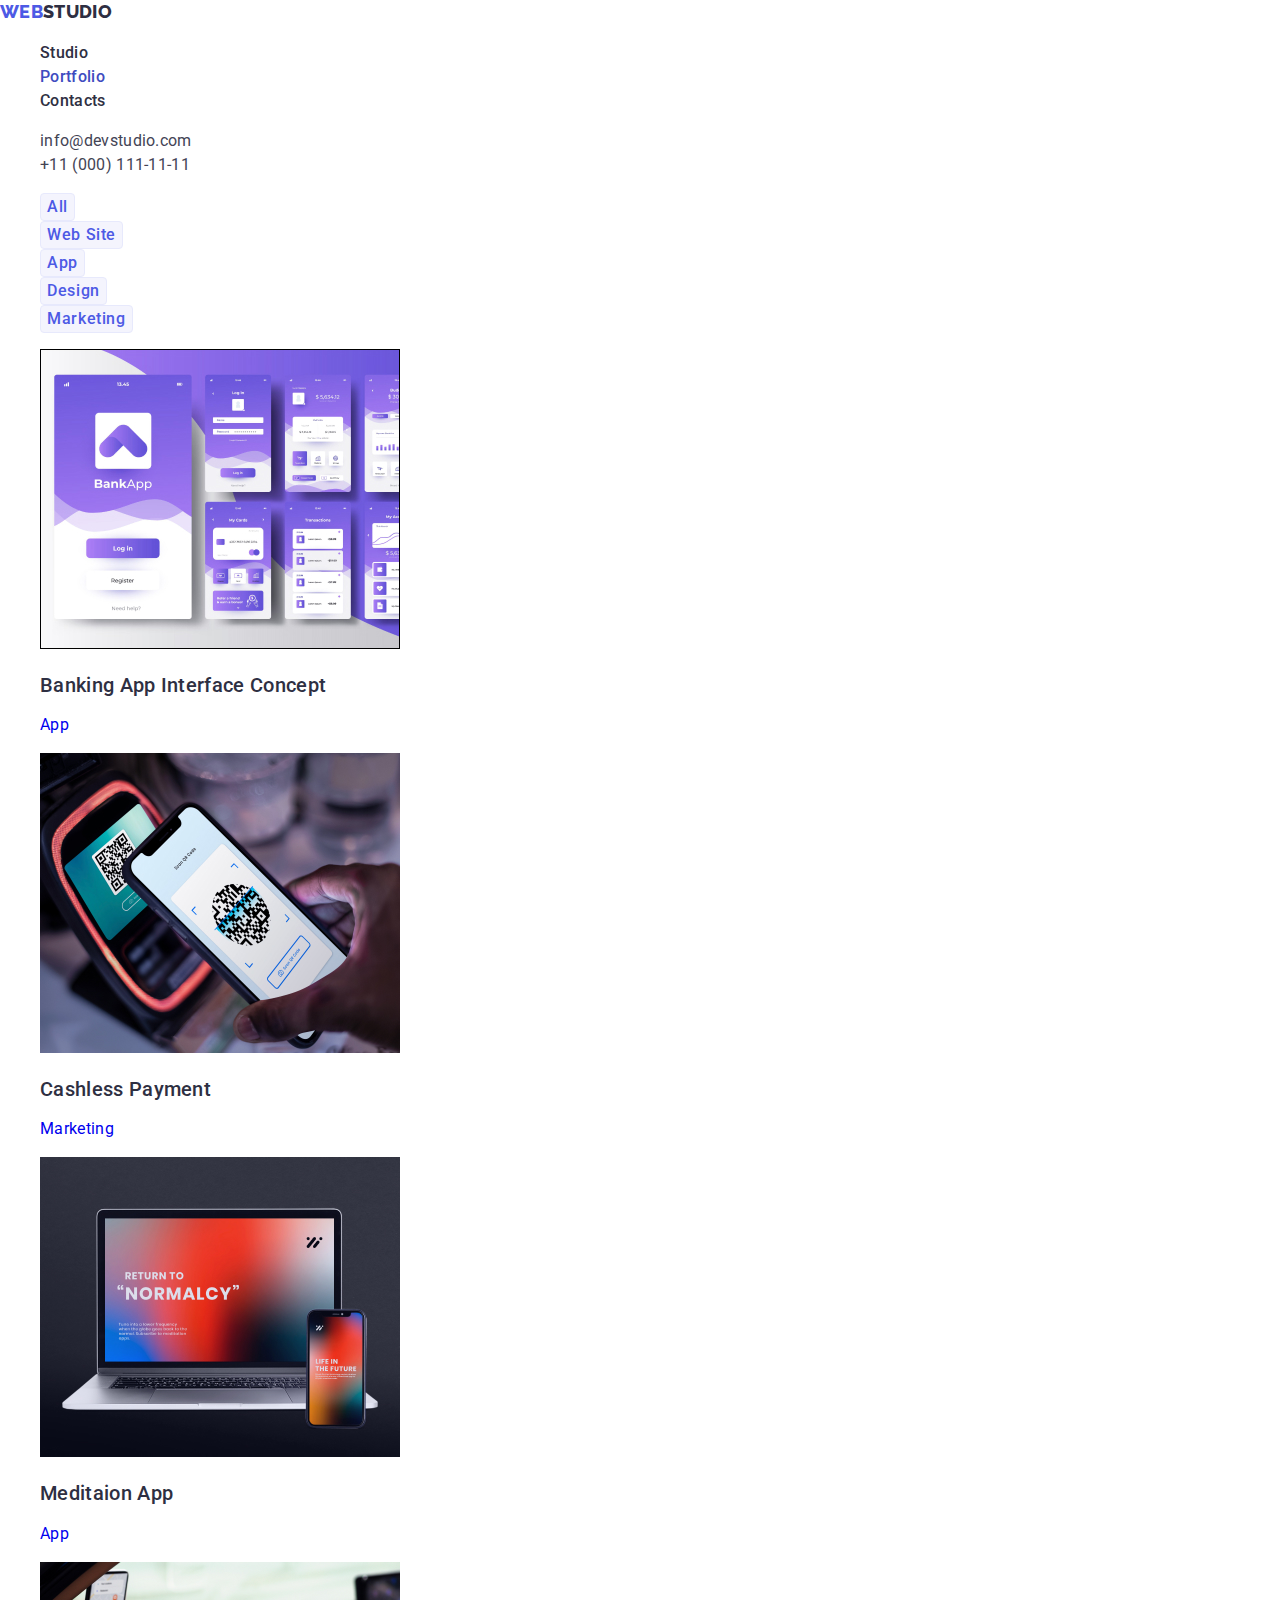
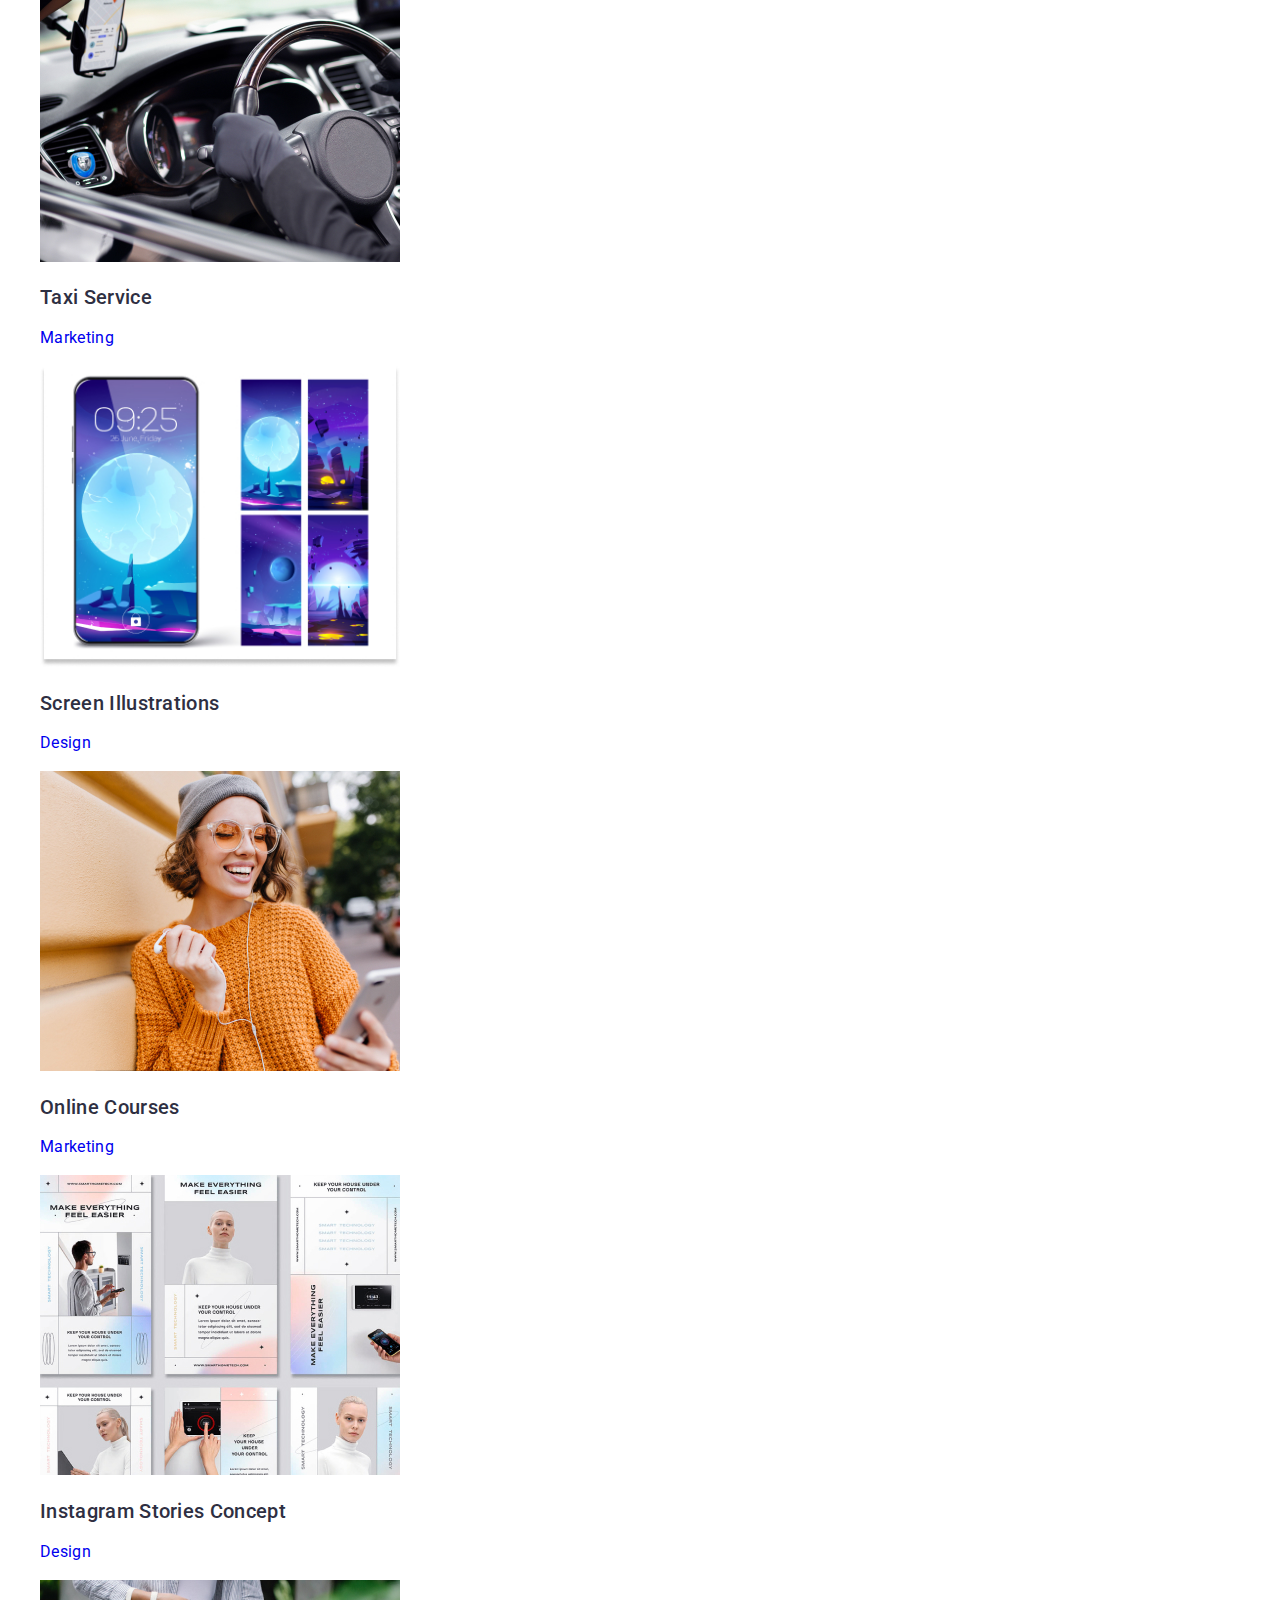
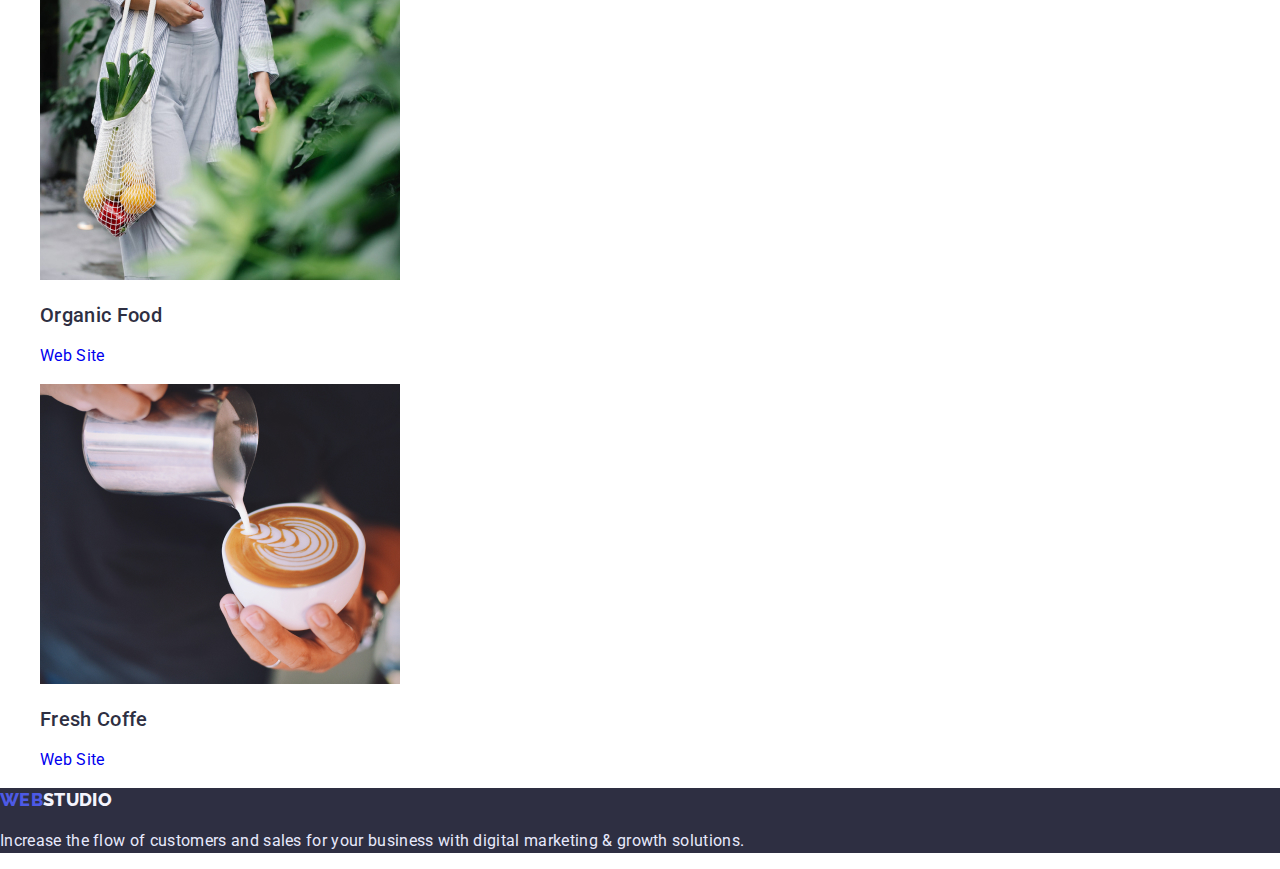
==== portfolio.html @ ffaf6abb "1" ====
<!DOCTYPE html>
<html lang="en">
  <head>
    <meta charset="UTF-8" />
    <meta http-equiv="X-UA-Compatible" content="IE=edge" />
    <meta name="viewport" content="width=device-width, initial-scale=1.0" />
    <link rel="stylesheet" href="./css/styles.css" />
    <title>Portfolio</title>
    <link rel="preconnect" href="https://fonts.googleapis.com" />
    <link rel="preconnect" href="https://fonts.gstatic.com" crossorigin />
    <link
      href="https://fonts.googleapis.com/css2?family=Raleway:wght@800&family=Roboto:wght@400;500;700;900&display=swap"
      rel="stylesheet"
    />
  </head>
  <body>
    <header class="header">
      <a
        href="./index.html"
        target="_self"
        rel="noreferrer noopener"
        title="WebStudio"
        class="logo link"
      >
        <span class="log-web">WEB</span><span class="log-studio">STUDIO</span>
      </a>

      <nav class="header-nav">
        <ul class="nav-list list">
          <li class="nav-item list">
            <a
              href="index.html"
              target="_self"
              rel="noreferrer noopener"
              class="header-link link"
              >Studio</a
            >
          </li>
          <li class="nav-item">
            <a
              href="#"
              target="_self"
              rel="noreferrer noopener"
              class="header-link link current"
              >Portfolio</a
            >
          </li>
          <li class="nav-item">
            <a
              href=""
              target="_self"
              rel="noreferrer noopener"
              class="header-link link"
              >Contacts</a
            >
          </li>
        </ul>
      </nav>
      <address class="address">
        <ul class="address-list list">
          <li class="address-item">
            <a href="mailto:info@devstudio.com" class="mail link"
              >info@devstudio.com</a
            >
          </li>
          <li class="address-item">
            <a href="tel:+110001111111" class="phone link"
              >+11 (000) 111-11-11</a
            >
          </li>
        </ul>
      </address>
    </header>
    <!--main content-->
    <main>
      <!--filter buttons-->
      <section class="filter-btn">
        <ul class="btn-list list">
          <li class="btn-item">
            <button class="btn" type="button">All</button>
          </li>
          <li class="btn-item">
            <button class="btn" type="button">Web Site</button>
          </li>
          <li class="btn-item">
            <button class="btn" type="button">App</button>
          </li>
          <li class="btn-item">
            <button class="btn" type="button">Design</button>
          </li>
          <li class="btn-item">
            <button class="btn" type="button">Marketing</button>
          </li>
        </ul>
      </section>
      <!--portfolio list-->
      <section class="section-port">
        <h1 class="visually-hidden">Portfolio</h1>
        <ul class="list-port list">
          <li class="item-port">
            <a
              href="#"
              class="link-port link"
              target="_self"
              rel="noreferrer noopener"
              ><img
                class="port-img"
                src="./images/portfolio/1.jpg"
                alt="Banking App Interface Concept"
                width="360"
              />
              <h2 class="item-title-port">Banking App Interface Concept</h2>
              <p class="item-text-port link">App</p>
            </a>
          </li>
          <li class="item-port">
            <a
              href="#"
              class="link-port link"
              target="_self"
              rel="noreferrer noopener"
            >
              <img
                class="port-img"
                src="./images/portfolio/2.jpg"
                alt="Cashless Payment"
                width="360"
              />
              <h2 class="item-title-port">Cashless Payment</h2>
              <p class="item-text-port">Marketing</p>
            </a>
          </li>
          <li class="item-port">
            <a
              href="#"
              class="link-port link"
              target="_self"
              rel="noreferrer noopener"
            >
              <img
                class="port-img"
                src="./images/portfolio/3.jpg"
                alt="Meditaion App"
                width="360"
              />
              <h2 class="item-title-port">Meditaion App</h2>
              <p class="item-text-port">App</p>
            </a>
          </li>
          <li class="item-port">
            <a
              href="#"
              class="link-port link"
              target="_self"
              rel="noreferrer noopener"
            >
              <img
                class="port-img"
                src="./images/portfolio/4.jpg"
                alt="Taxi Service"
                width="360"
              />
              <h2 class="item-title-port">Taxi Service</h2>
              <p class="item-text-port">Marketing</p>
            </a>
          </li>
          <li class="item-port">
            <a
              href="#"
              class="link-port link"
              target="_self"
              rel="noreferrer noopener"
            >
              <img
                class="port-img"
                src="./images/portfolio/5.jpg"
                alt="Illustrations"
                width="360"
              />
              <h2 class="item-title-port">Screen Illustrations</h2>
              <p class="item-text-port">Design</p>
            </a>
          </li>
          <li class="item-port">
            <a
              href="#"
              class="link-port link"
              target="_self"
              rel="noreferrer noopener"
            >
              <img
                class="port-img"
                src="./images/portfolio/6.jpg"
                alt="Online Courses"
                width="360"
              />
              <h2 class="item-title-port">Online Courses</h2>
              <p class="item-text-port">Marketing</p>
            </a>
          </li>
          <li class="item-port">
            <a
              href="#"
              class="link-port link"
              target="_self"
              rel="noreferrer noopener"
            >
              <img
                class="port-img"
                src="./images/portfolio/7.jpg"
                alt="Instagram"
                width="360"
              />
              <h2 class="item-title-port">Instagram Stories Concept</h2>
              <p class="item-text-port">Design</p>
            </a>
          </li>
          <li class="item-port">
            <a
              href="#"
              class="link-port link"
              target="_self"
              rel="noreferrer noopener"
            >
              <img
                class="port-img"
                src="./images/portfolio/8.jpg"
                alt="Food"
                width="360"
              />
              <h2 class="item-title-port">Organic Food</h2>
              <p class="item-text-port">Web Site</p>
            </a>
          </li>
          <li class="item-port">
            <a
              href="#"
              class="link-port link"
              target="_self"
              rel="noreferrer noopener"
            >
              <img
                class="port-img"
                src="./images/portfolio/9.jpg"
                alt="Coffe"
                width="360"
              />
              <h2 class="item-title-port">Fresh Coffe</h2>
              <p class="item-text-port">Web Site</p>
            </a>
          </li>
        </ul>
      </section>
    </main>
    <!--footer content-->
    <footer class="footer">
      <a
        href="./index.html"
        target="_self"
        rel="noreferrer noopener"
        title="WebStudio"
        class="logo link"
      >
        <span class="log-web">WEB</span
        ><span class="log-studio-footer">STUDIO</span>
      </a>
      <p class="footer-text">
        Increase the flow of customers and sales for your business with digital
        marketing & growth solutions.
      </p>
    </footer>
  </body>
</html>
---- css/styles.css ----
:root{
        --iris:#4D5AE5;
        --ocean:#404BBF;
        --navy-blue: #2E2F42;
        --green: #31D0AA;
        --slate: #434455;
        --light-slate: #8E8F99;
        --cornflower: #E7E9FC;
        --cloud: #F4F4FD;
        --navy-blue-modal: #2E2F42;
        --grey: #2E2F42;
}

body{
background-color:#ffffff;
font-family: 'Roboto', sans-serif;
margin:0px;
padding:0px;
color:var(--slate);
font-style: normal;
font-weight: 400;
font-size: 16px;
line-height: 24px;
letter-spacing: 0.02em;
}

.link {
  text-decoration: none;
  font-style: normal;
}

a{}

.link:visited{
        color:inherit; 
        text-decoration: none;
}

.list {
  list-style: none;
}

img{border-style: none;}

.visually-hidden {
        position: absolute;
        white-space: nowrap;
        width: 1px;
        height: 1px;
        overflow: hidden;
        border: 0;
        padding: 0;
        clip: rect(0 0 0 0);
        clip-path: inset(50%);
        margin: -1px;
}
h1{
        font-weight: 700;
        font-size: 56px;
        line-height: 60px;
}
h2{
        font-weight: 700;
        font-size: 36px;
        line-height: 40px;
}
h3{
        font-weight: 500;
        font-size: 20px;
        line-height: 24px;

}


/*-------logo------*/
a.logo{
        font-family: 'Raleway', sans-serif;
        font-weight: 800;
        font-size: 18px;
        line-height: 24px;
        }

.log-web{color:#4D5AE5;}
.log-studio{color:#2E2F42;}
.log-studio-footer{color:var(--cloud);}

/*-----------header-------------*/
.header{}
/*header*/
.header-nav{}

.nav-list{}

.nav-item{}

.nav-item > .header-link{
        font-weight: 500;
        line-height: 24px;
        color:var(--navy-blue);
}

.header-link:hover,
.header-link:focus,
.header-link.current {
  color:var(--ocean);
}


/*address*/
.address{}

.address-list{}

.address-item{}

.address-item > a {
        color: inherit;
        font-size: 16px;
        line-height: 24px;
        }

.mail{}
.phone{}

.address-item .link:hover, 
.address-item .link:focus
{
        color:var(--ocean);
}
/*------------content portfolio-------------*/
/*filter buttons*/
.filter-btn{}

.btn-list{}

.btn-item{}

.btn-item > .btn{   
        cursor: pointer;
        font-weight: 500;
        font-size: 16px;
        line-height: 24px;
        font-family: inherit;
        border: 1px solid var(--cornflower);
        border-radius: 4px;
        background-color:var(--cloud);
        color:var(--iris);
        letter-spacing: 0.04em;
        
}

.btn:hover, .btn:focus{
     color:#fff; 
     background: #404BBF;
     border-radius: 4px;
}

/*portfolio(port) list*/
.section-port{}

.list-port{}

.item-port{}

.item-title-port{}

.item-text-port{}

.port-img{}

.link-port{}

.item-port .item-title-port{
        font-weight: 500;
        font-size: 20px;
        line-height: 24px;
        color:var(--navy-blue);

}


/*------------studio page----------*/
.main{}

/*sec 1*/
.main-text-btn{
        background-color: var(--navy-blue);
}

.main-text{
        color:#fff;
}

.main-btn{
        cursor: pointer;
        font-weight: 500;
        font-family: inherit;
        font-size: 16px;
        line-height: 24px;
        letter-spacing: 0.04em;
        background-color: var(--iris);
        color: #fff;
        border-radius: 4px;
        border: 0;
}

.main-btn:hover,
.main-btn:focus{
        background-color: var(--ocean);
}

/*sec 2 section-info*/
.section-info{}

.section-info-list{}

.section-info-item{}

.section-info-text{}

.section-info-title{
        color:var(--navy-blue);
}

/*sec 3 about*/
.section-about{
        
}

.title-about{}

.about-list{}

/*sec 4 team*/
.team{
        background-color: var(--cloud);
}

.team-title{}

.about-list{}

.about-item > h3{
        color:var(--navy-blue);
}

.about-item{}



/*------------footer---------------*/
.footer{background-color: var(--navy-blue);}
.footer .footer-text{color:var(--cornflower)}
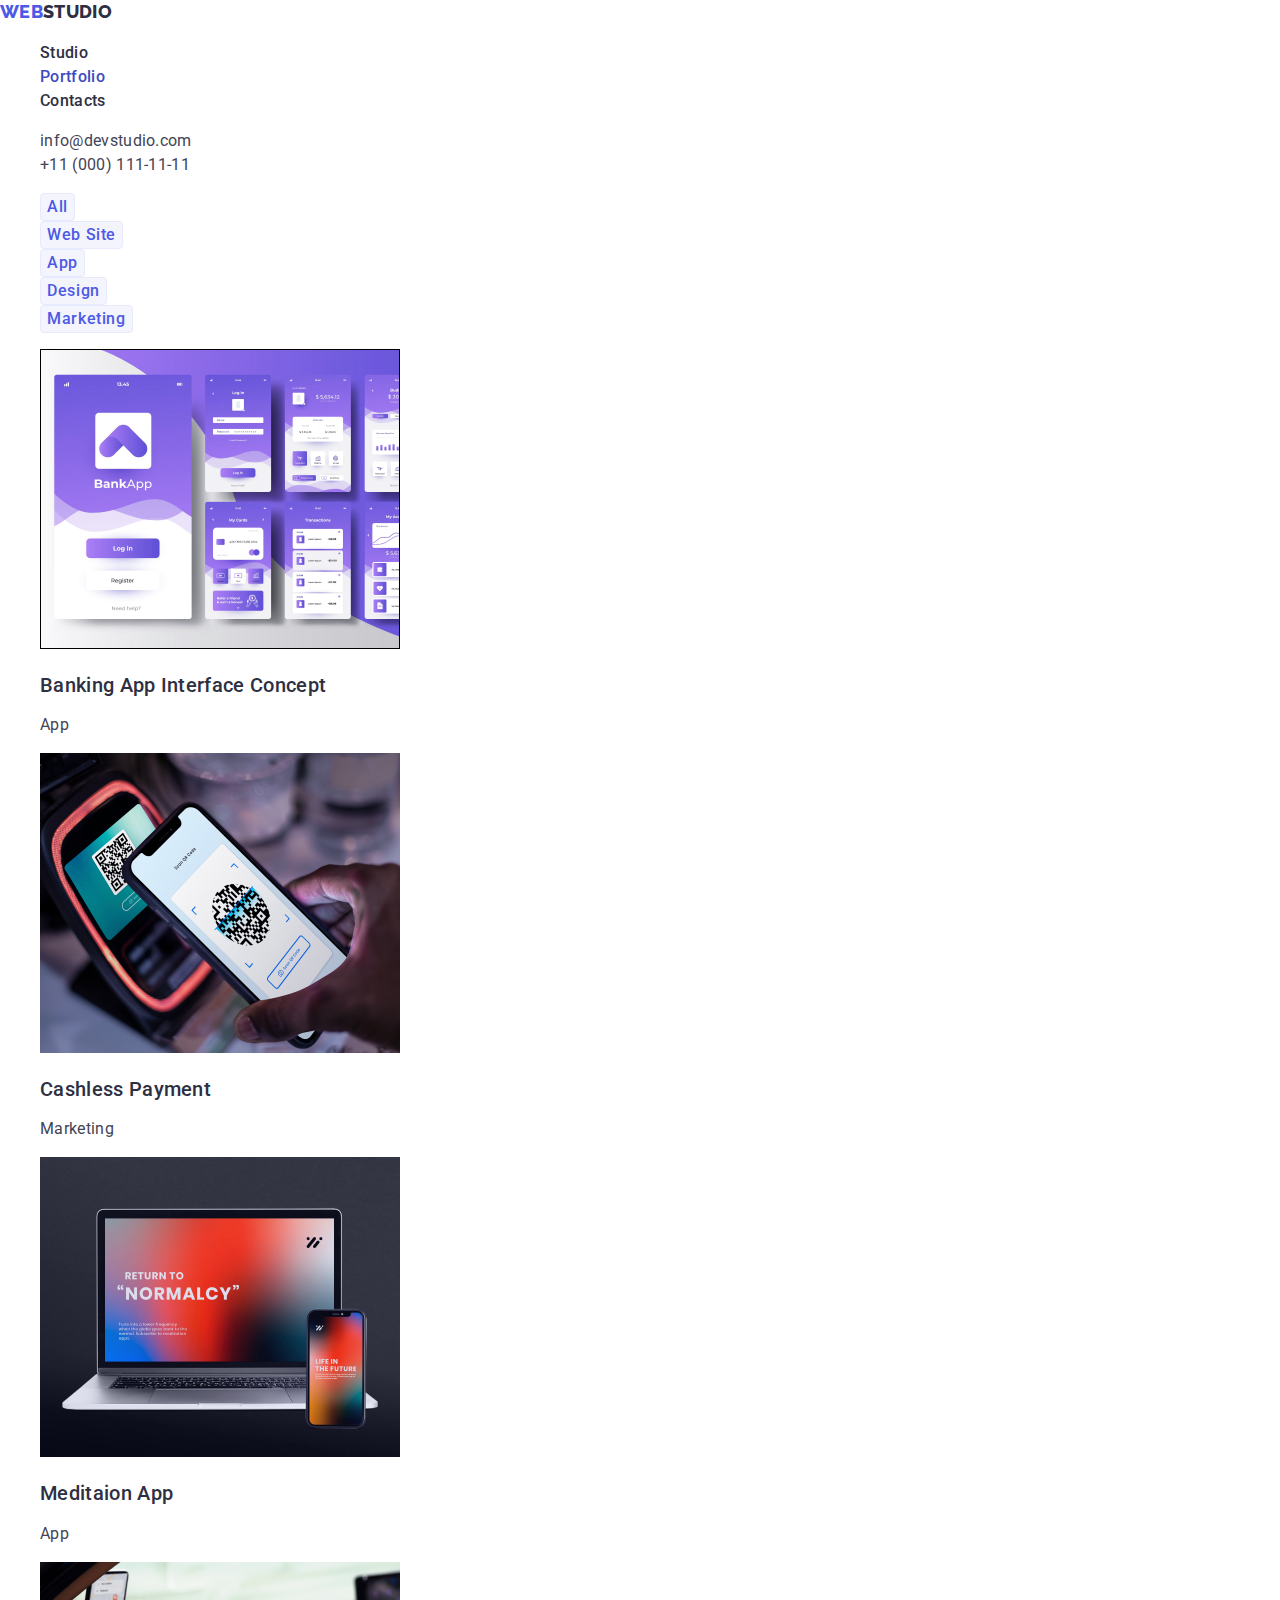
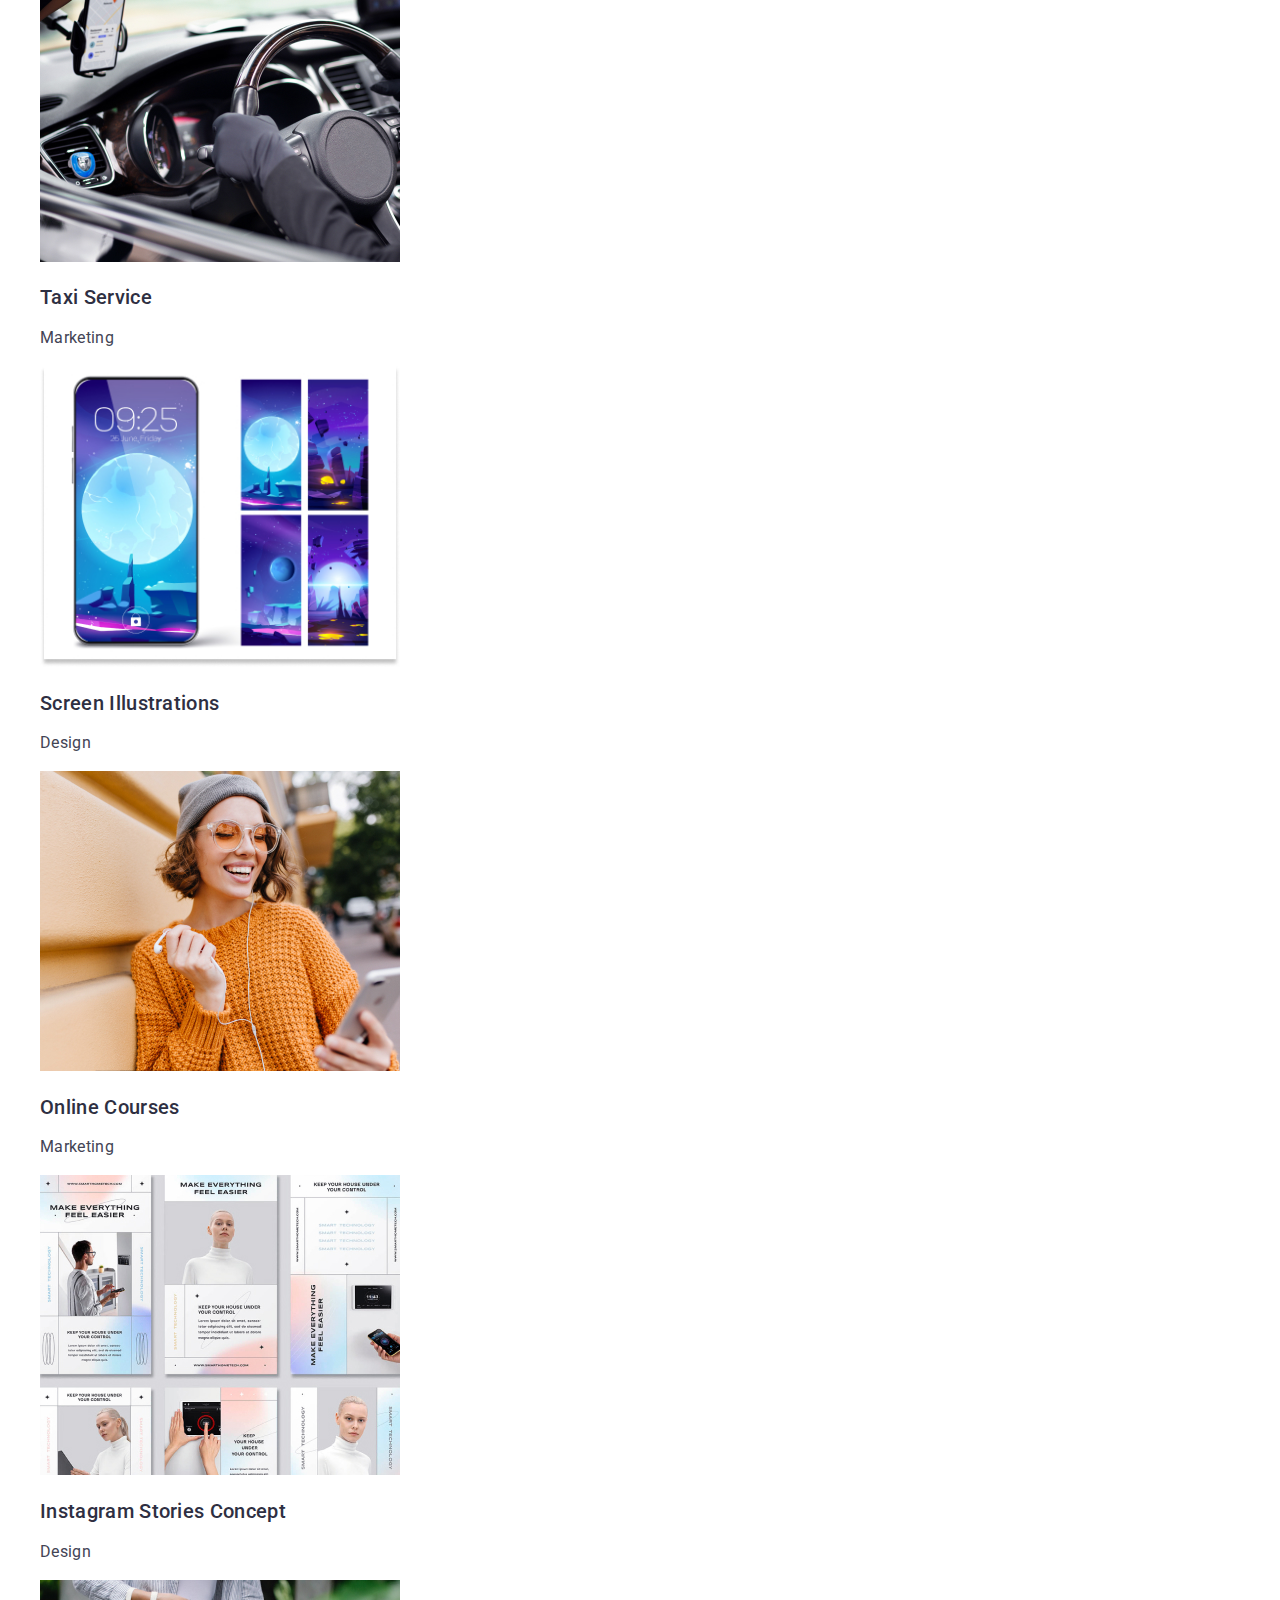
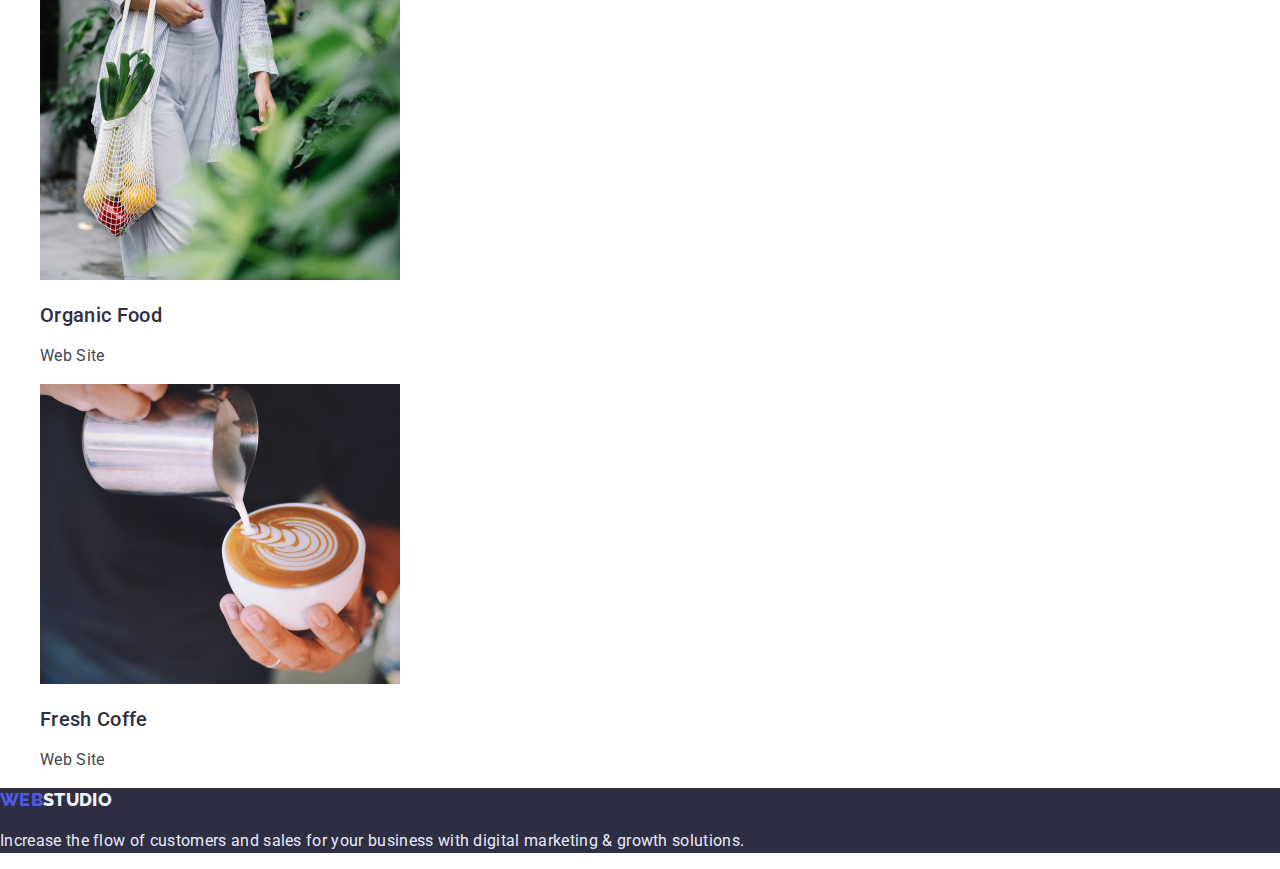
==== commit 78654507: "1" ====
--- a/portfolio.html
+++ b/portfolio.html
@@ -110,7 +110,7 @@
                 width="360"
               />
               <h2 class="item-title-port">Banking App Interface Concept</h2>
-              <p class="item-text-port link">App</p>
+              <p class="item-text-port">App</p>
             </a>
           </li>
           <li class="item-port">
--- a/css/styles.css
+++ b/css/styles.css
@@ -164,7 +164,7 @@
 
 .item-title-port{}
 
-.item-text-port{}
+.item-text-port{color:var(--slate);}
 
 .port-img{}
 
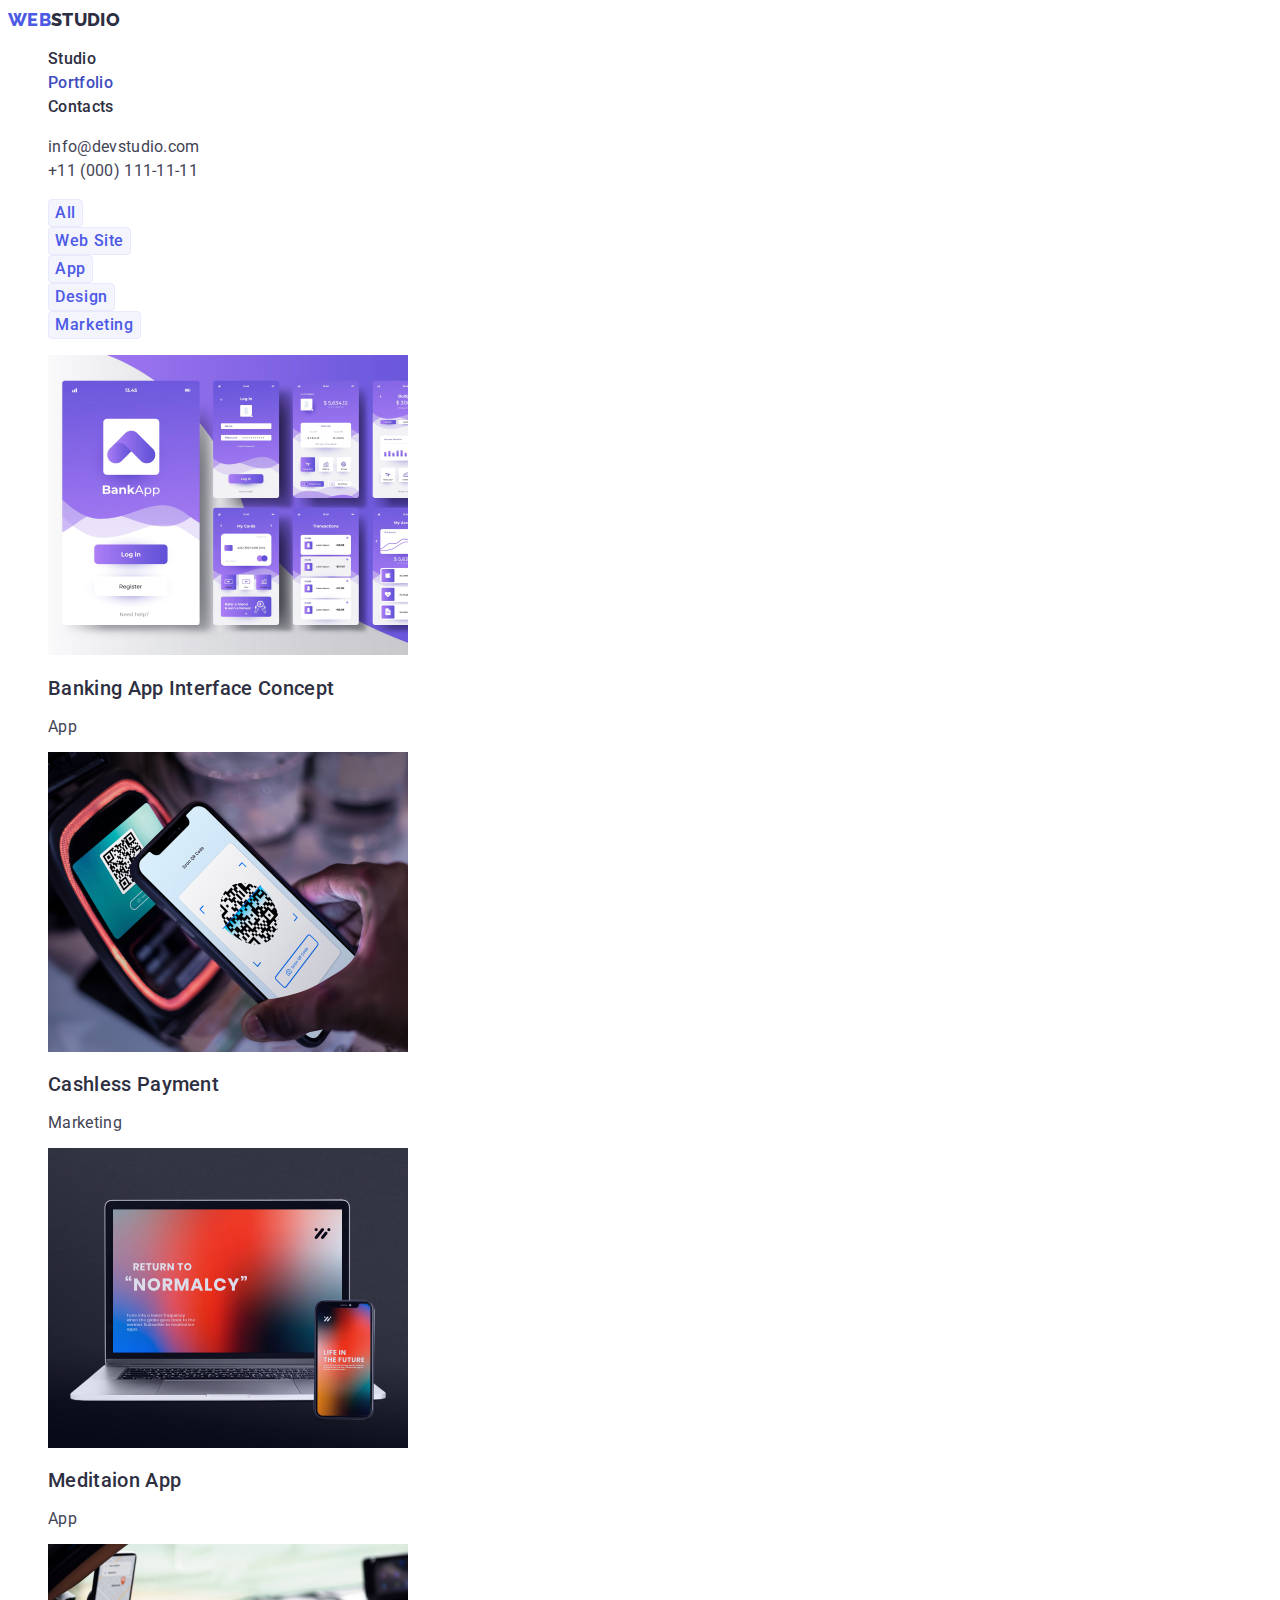
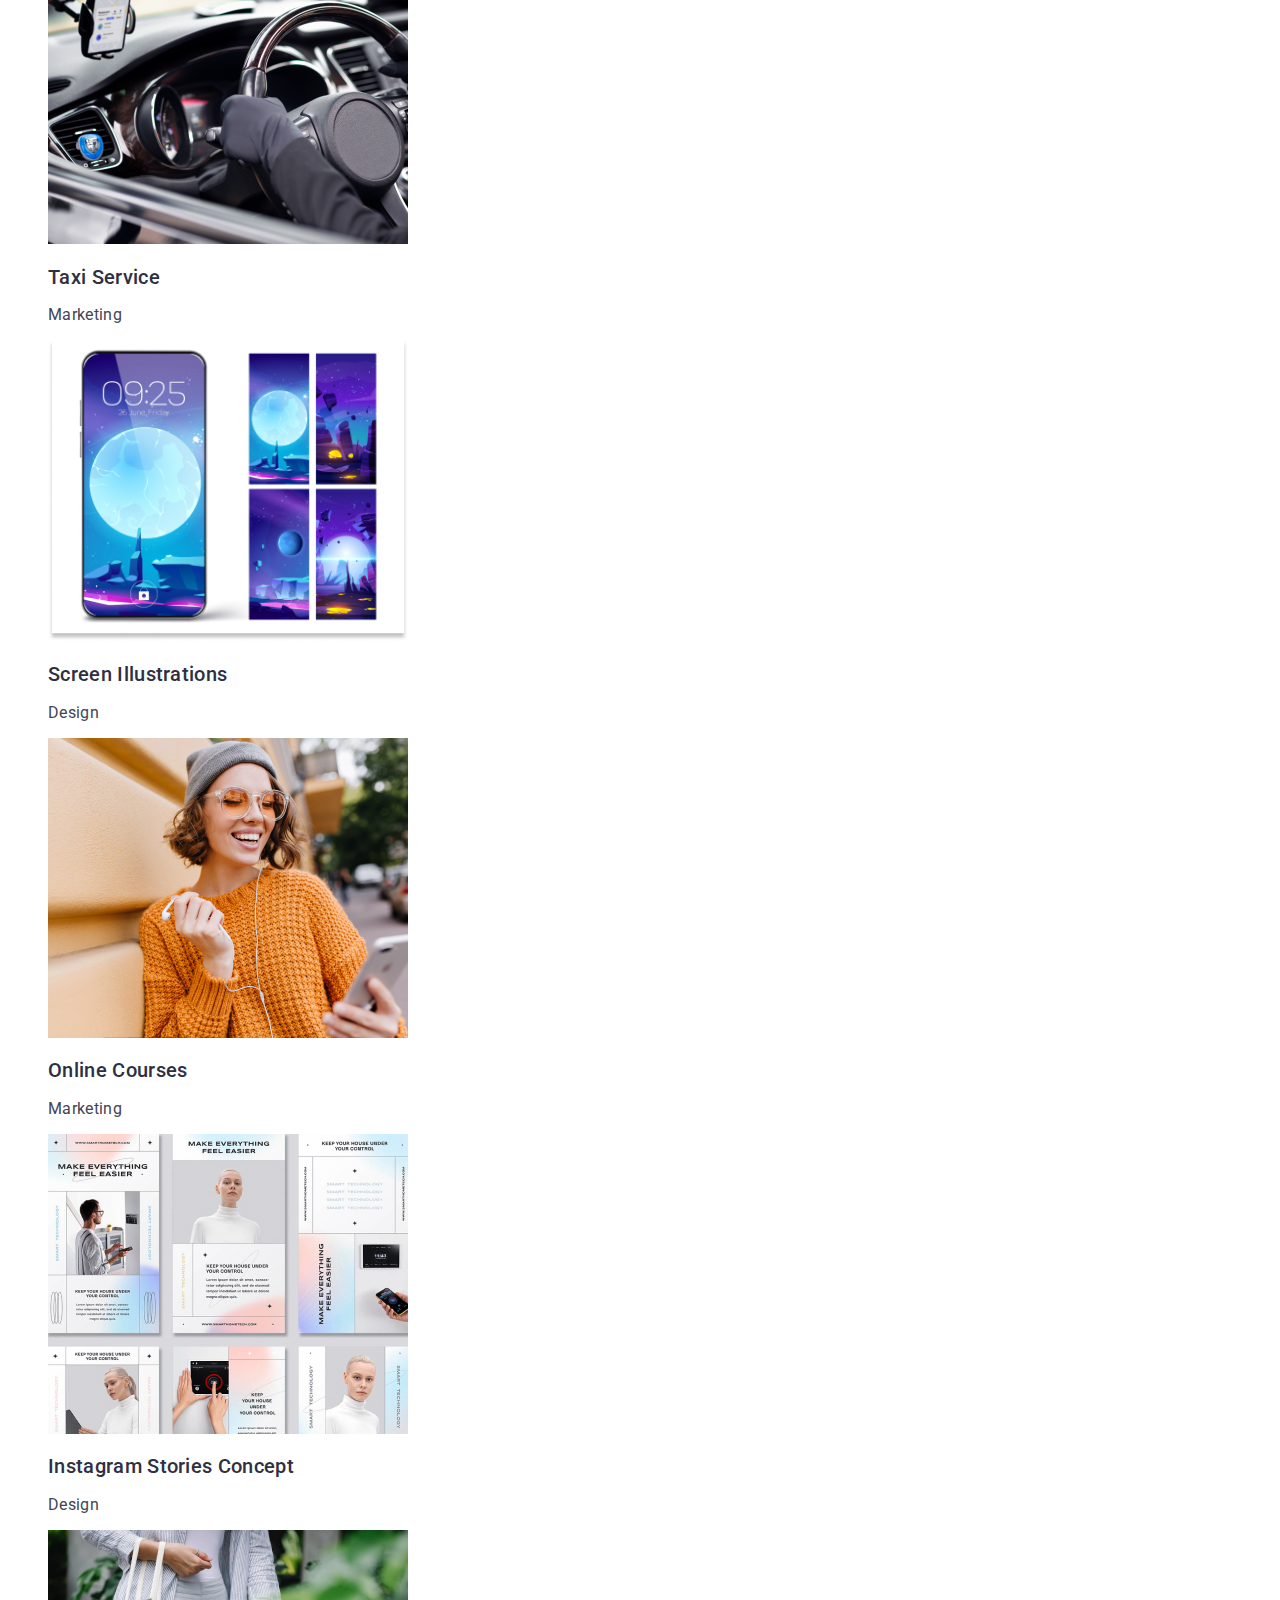
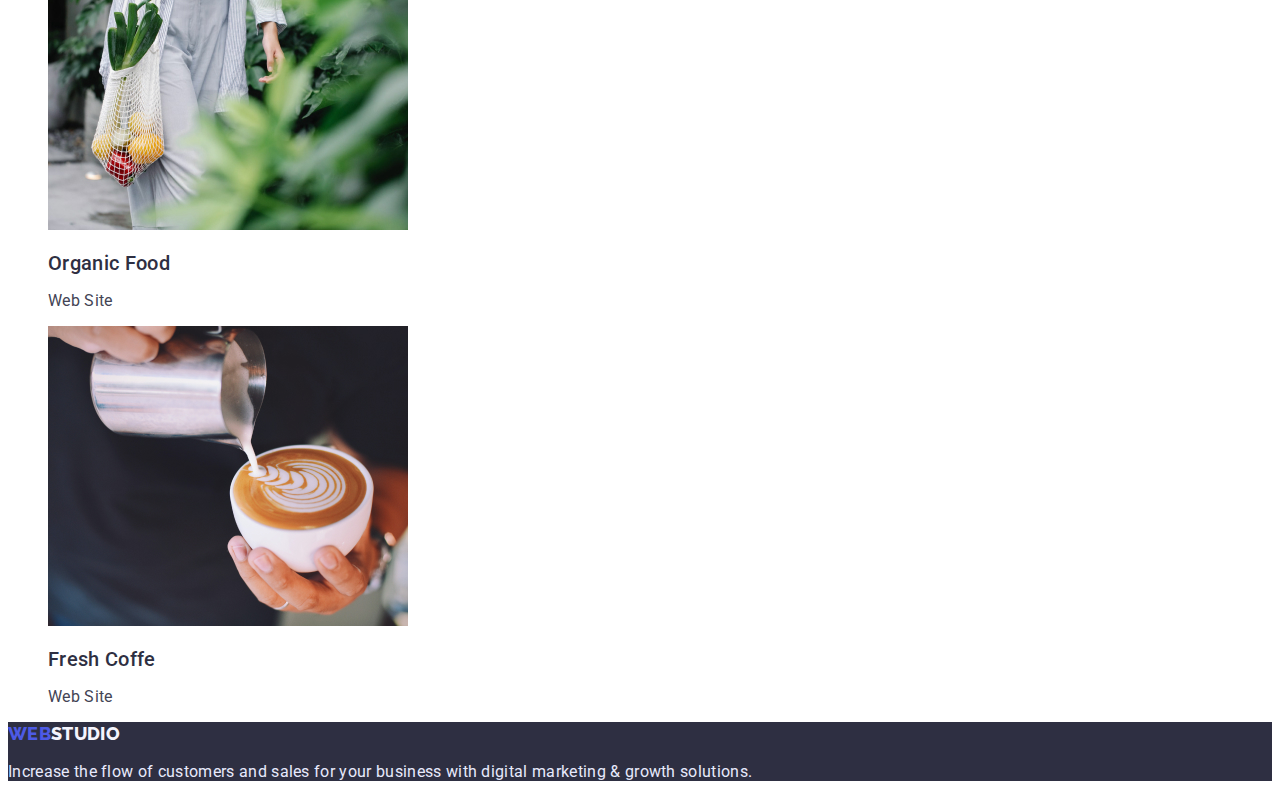
==== commit 3a8840f0: "1" ====
--- a/portfolio.html
+++ b/portfolio.html
@@ -73,8 +73,9 @@
     </header>
     <!--main content-->
     <main>
-      <!--filter buttons-->
-      <section class="filter-btn">
+      <section class="main-port">
+        <h1 class="visually-hidden">Portfolio</h1>
+        <!--filter buttons-->
         <ul class="btn-list list">
           <li class="btn-item">
             <button class="btn" type="button">All</button>
@@ -92,10 +93,9 @@
             <button class="btn" type="button">Marketing</button>
           </li>
         </ul>
-      </section>
-      <!--portfolio list-->
-      <section class="section-port">
-        <h1 class="visually-hidden">Portfolio</h1>
+
+        <!--portfolio list-->
+
         <ul class="list-port list">
           <li class="item-port">
             <a
--- a/css/styles.css
+++ b/css/styles.css
@@ -9,24 +9,22 @@
         --cloud: #F4F4FD;
         --navy-blue-modal: #2E2F42;
         --grey: #2E2F42;
+        --main-color: #FFF;
 }
 
 body{
-background-color:#ffffff;
+background-color:var(--main-color);
 font-family: 'Roboto', sans-serif;
-margin:0px;
-padding:0px;
 color:var(--slate);
 font-style: normal;
-font-weight: 400;
 font-size: 16px;
-line-height: 24px;
 letter-spacing: 0.02em;
 }
 
 .link {
   text-decoration: none;
   font-style: normal;
+  font-family: inherit;
 }
 
 a{}
@@ -54,20 +52,22 @@
         clip-path: inset(50%);
         margin: -1px;
 }
-h1{
+
+/*titles*/
+.main-text{
         font-weight: 700;
         font-size: 56px;
-        line-height: 60px;
-}
-h2{
+        line-height: 1em;
+}
+.title-about, .team-title {
         font-weight: 700;
         font-size: 36px;
-        line-height: 40px;
-}
-h3{
+        line-height: 1.1em;
+}
+.section-info-title{
         font-weight: 500;
         font-size: 20px;
-        line-height: 24px;
+        line-height: 1.2em;
 
 }
 
@@ -77,7 +77,7 @@
         font-family: 'Raleway', sans-serif;
         font-weight: 800;
         font-size: 18px;
-        line-height: 24px;
+        line-height: 1.3em;
         }
 
 .log-web{color:#4D5AE5;}
@@ -95,7 +95,7 @@
 
 .nav-item > .header-link{
         font-weight: 500;
-        line-height: 24px;
+        line-height: 1.5em;
         color:var(--navy-blue);
 }
 
@@ -116,7 +116,7 @@
 .address-item > a {
         color: inherit;
         font-size: 16px;
-        line-height: 24px;
+        line-height: 1.5em;
         }
 
 .mail{}
@@ -156,7 +156,7 @@
 }
 
 /*portfolio(port) list*/
-.section-port{}
+
 
 .list-port{}
 
@@ -164,20 +164,23 @@
 
 .item-title-port{}
 
-.item-text-port{color:var(--slate);}
+.item-text-port{}
 
 .port-img{}
 
 .link-port{}
 
-.item-port .item-title-port{
+.item-title-port{
         font-weight: 500;
         font-size: 20px;
-        line-height: 24px;
-        color:var(--navy-blue);
-
-}
-
+        line-height: 1.2em;
+        color:var(--navy-blue);
+
+}
+
+.item-text-port {
+        color:var(--slate);
+}
 
 /*------------studio page----------*/
 .main{}
@@ -196,7 +199,7 @@
         font-weight: 500;
         font-family: inherit;
         font-size: 16px;
-        line-height: 24px;
+        line-height: 1.5em;
         letter-spacing: 0.04em;
         background-color: var(--iris);
         color: #fff;
@@ -246,6 +249,10 @@
 
 .about-item{}
 
+.about-list > .about-item{
+        background-color: var(--main-color);
+}
+
 
 
 /*------------footer---------------*/
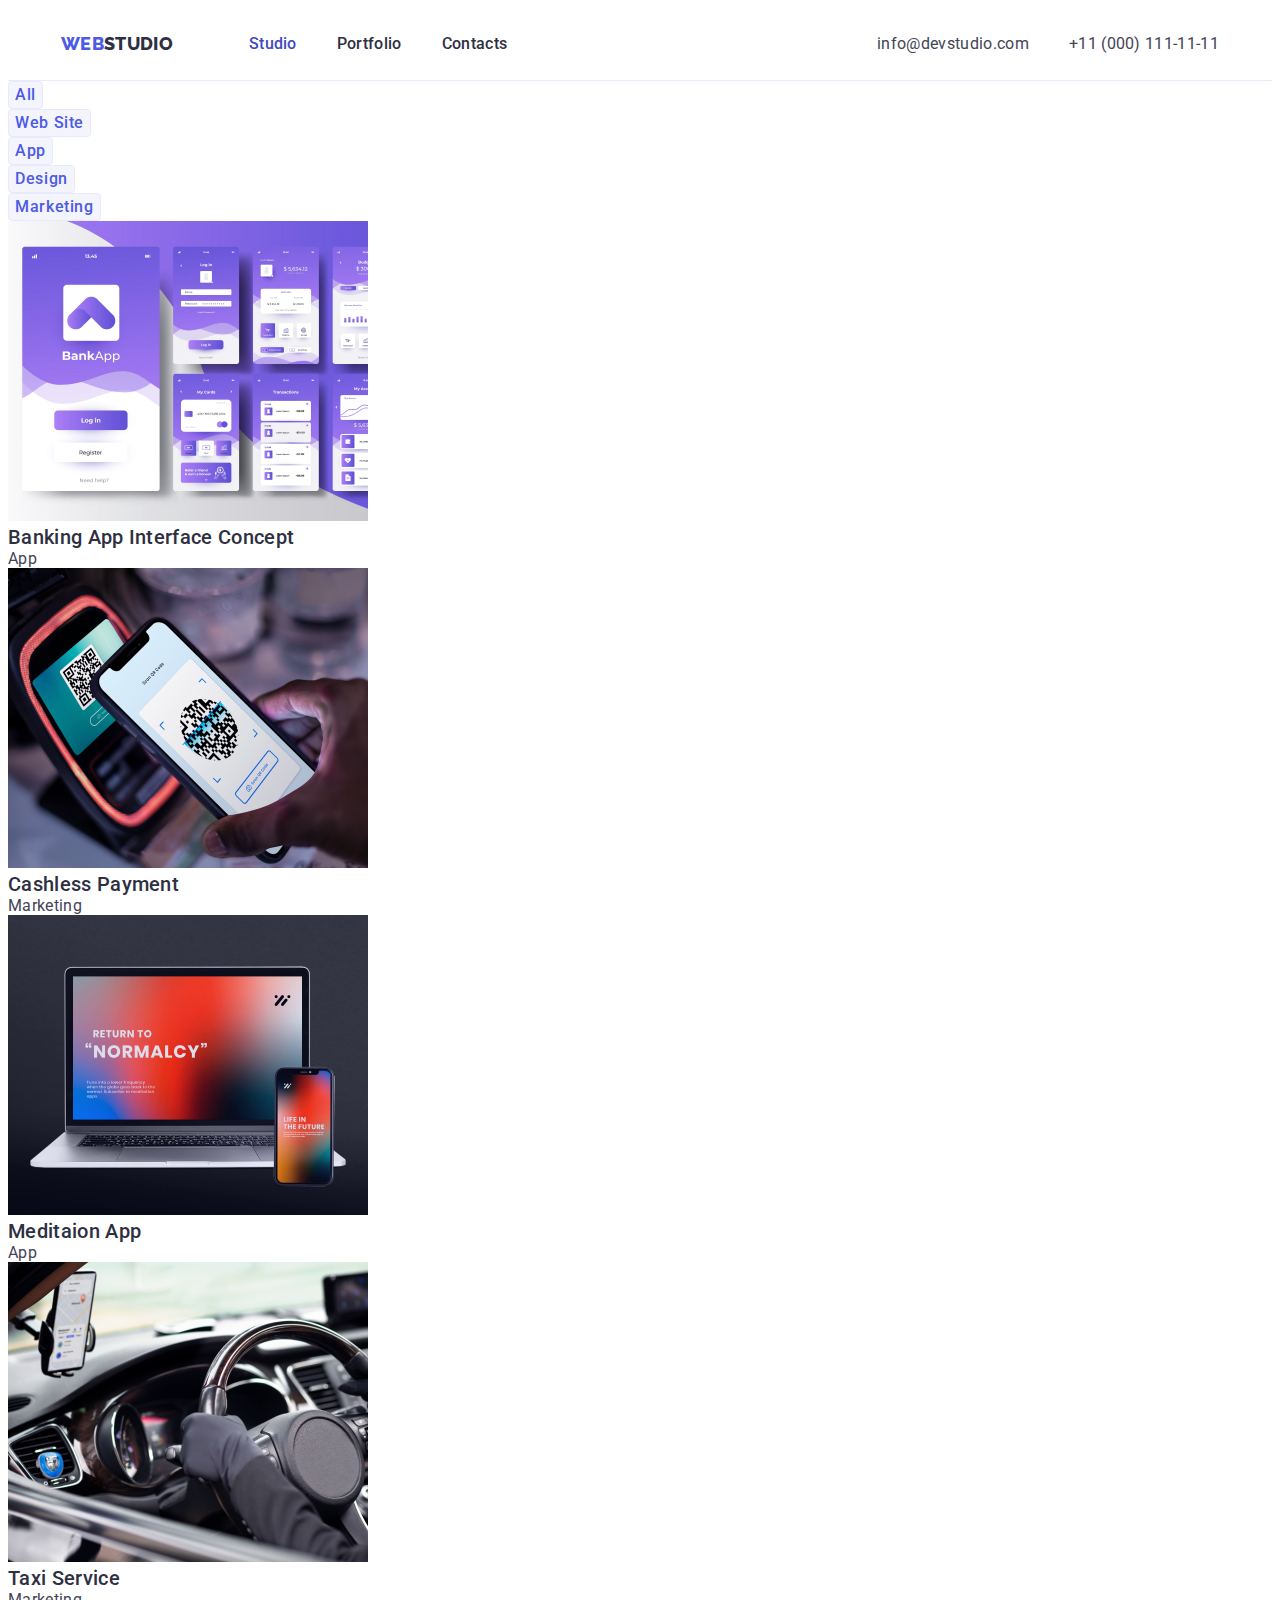
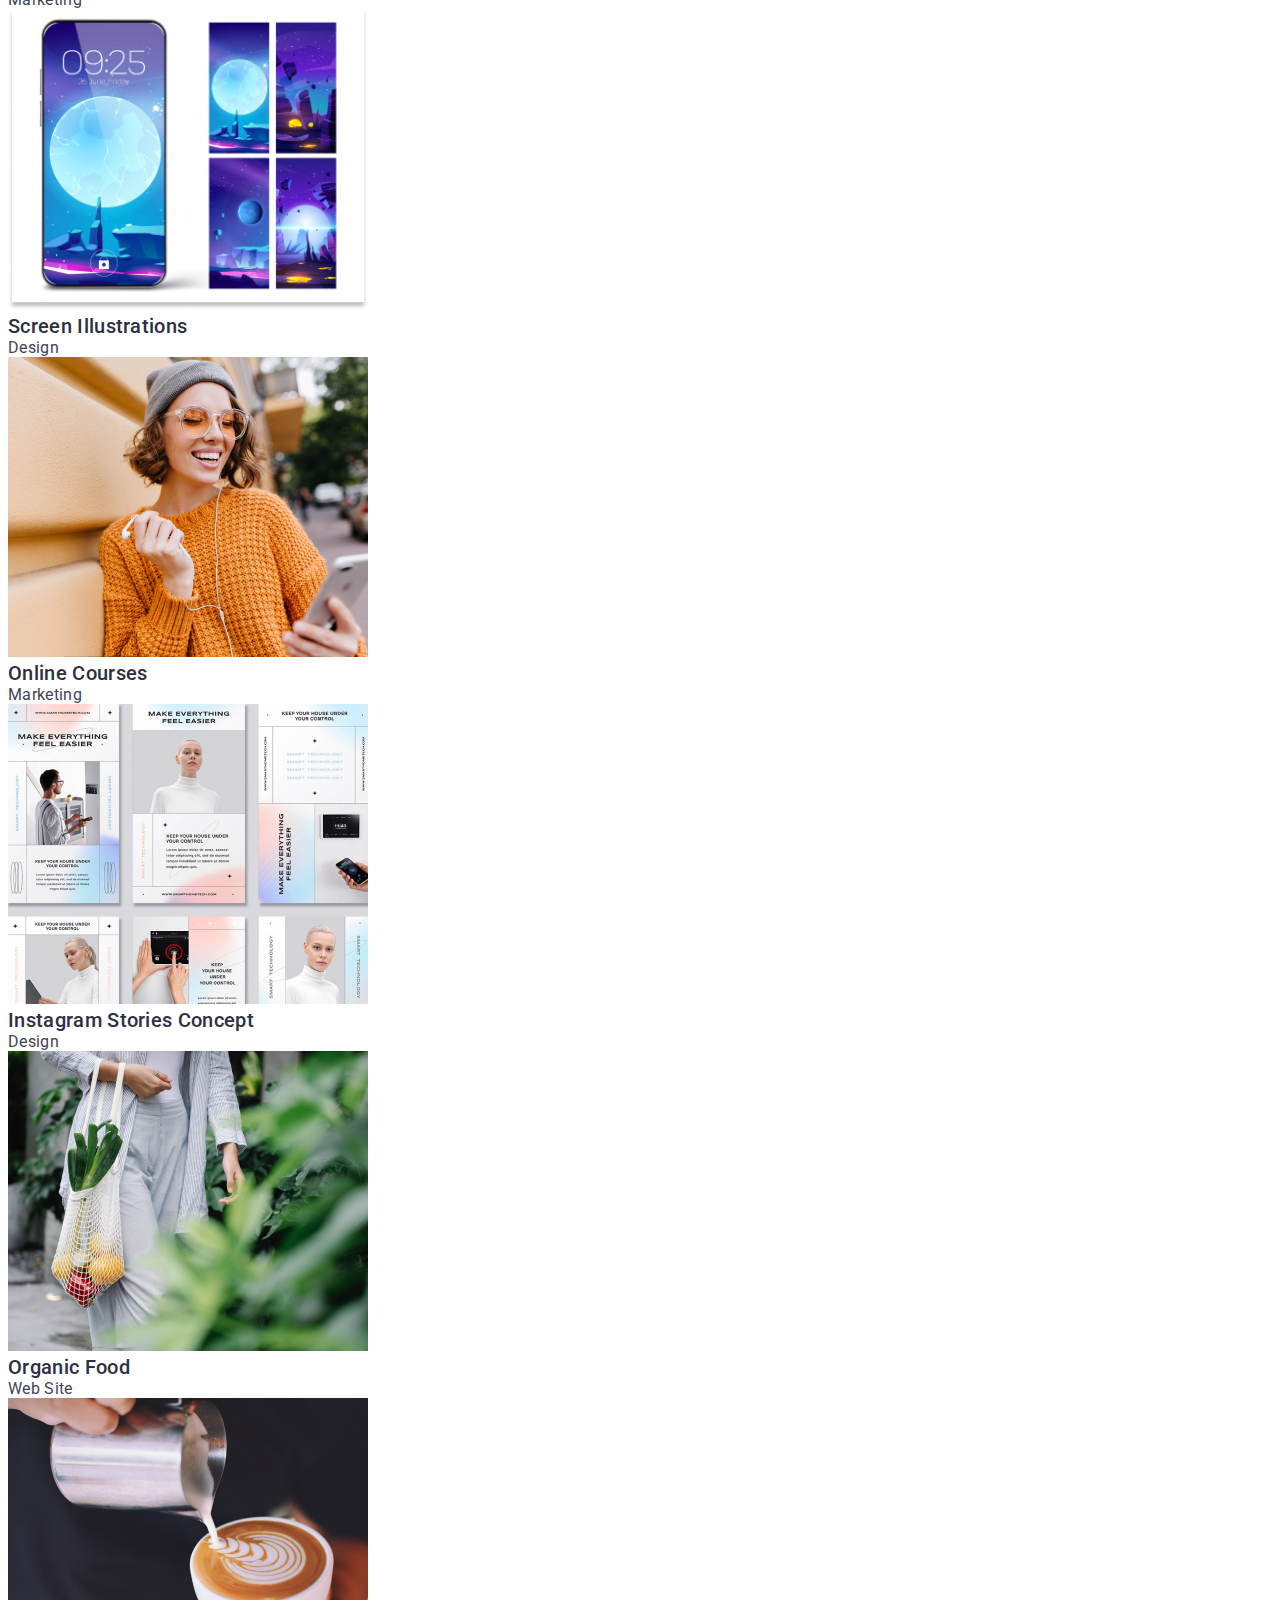
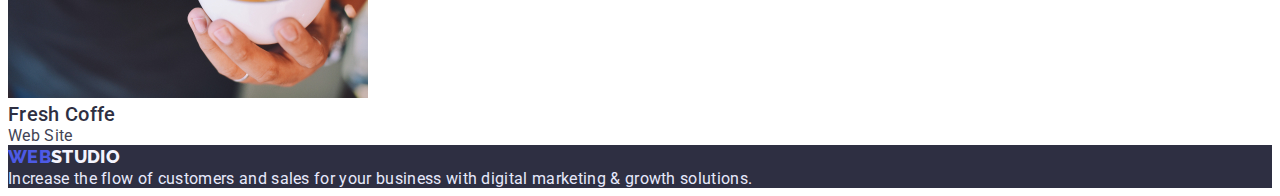
==== commit 40c6fec6: "1" ====
--- a/portfolio.html
+++ b/portfolio.html
@@ -9,67 +9,77 @@
     <link rel="preconnect" href="https://fonts.googleapis.com" />
     <link rel="preconnect" href="https://fonts.gstatic.com" crossorigin />
     <link
+      rel="stylesheet"
+      href="https://cdnjs.cloudflare.com/ajax/libs/modern-normalize/1.1.0/modern-normalize.min.css"
+      integrity="sha512-wpPYUAdjBVSE4KJnH1VR1HeZfpl1ub8YT/NKx4PuQ5NmX2tKuGu6U/JRp5y+Y8XG2tV+wKQpNHVUX03MfMFn9Q=="
+      crossorigin="anonymous"
+      referrerpolicy="no-referrer"
+    />
+
+    <link
       href="https://fonts.googleapis.com/css2?family=Raleway:wght@800&family=Roboto:wght@400;500;700;900&display=swap"
       rel="stylesheet"
     />
   </head>
   <body>
     <header class="header">
-      <a
-        href="./index.html"
-        target="_self"
-        rel="noreferrer noopener"
-        title="WebStudio"
-        class="logo link"
-      >
-        <span class="log-web">WEB</span><span class="log-studio">STUDIO</span>
-      </a>
-
-      <nav class="header-nav">
-        <ul class="nav-list list">
-          <li class="nav-item list">
-            <a
-              href="index.html"
-              target="_self"
-              rel="noreferrer noopener"
-              class="header-link link"
-              >Studio</a
-            >
-          </li>
-          <li class="nav-item">
-            <a
-              href="#"
-              target="_self"
-              rel="noreferrer noopener"
-              class="header-link link current"
-              >Portfolio</a
-            >
-          </li>
-          <li class="nav-item">
-            <a
-              href=""
-              target="_self"
-              rel="noreferrer noopener"
-              class="header-link link"
-              >Contacts</a
-            >
-          </li>
-        </ul>
-      </nav>
-      <address class="address">
-        <ul class="address-list list">
-          <li class="address-item">
-            <a href="mailto:info@devstudio.com" class="mail link"
-              >info@devstudio.com</a
-            >
-          </li>
-          <li class="address-item">
-            <a href="tel:+110001111111" class="phone link"
-              >+11 (000) 111-11-11</a
-            >
-          </li>
-        </ul>
-      </address>
+      <div class="header-cont container">
+        <a
+          href="./index.html"
+          target="_self"
+          rel="noreferrer noopener"
+          title="WebStudio"
+          class="logo link"
+        >
+          <span class="log-web">WEB</span><span class="log-studio">STUDIO</span>
+        </a>
+
+        <nav class="header-nav">
+          <ul class="nav-list list">
+            <li class="nav-item list">
+              <a
+                href="./index.html"
+                target="_self"
+                rel="noreferrer noopener"
+                class="header-link link current"
+                >Studio</a
+              >
+            </li>
+            <li class="nav-item">
+              <a
+                href="#"
+                target="_self"
+                rel="noreferrer noopener"
+                class="header-link link"
+                >Portfolio</a
+              >
+            </li>
+            <li class="nav-item">
+              <a
+                href=""
+                target="_self"
+                rel="noreferrer noopener"
+                class="header-link link"
+                >Contacts</a
+              >
+            </li>
+          </ul>
+        </nav>
+        <address class="address">
+          <ul class="address-list list">
+            <li class="address-item">
+              <a href="mailto:info@devstudio.com" class="mail link"
+                >info@devstudio.com</a
+              >
+            </li>
+            <li class="address-item">
+              <a href="tel:+110001111111" class="phone link"
+                >+11 (000) 111-11-11</a
+              >
+            </li>
+          </ul>
+        </address>
+      </div>
     </header>
     <!--main content-->
     <main>
@@ -96,7 +106,7 @@
 
         <!--portfolio list-->
 
-        <ul class="list-port list">
+        <ul class="list-port list container">
           <li class="item-port">
             <a
               href="#"
--- a/css/styles.css
+++ b/css/styles.css
@@ -12,6 +12,16 @@
         --main-color: #FFF;
 }
 
+/*html{box-sizing: border-box;}
+
+*, *::before, *::after{
+        box-sizing: inherit;
+}*/
+
+p,h1,h2,h3,h4,h5,h6 {
+        margin: 0;
+}
+
 body{
 background-color:var(--main-color);
 font-family: 'Roboto', sans-serif;
@@ -21,6 +31,17 @@
 letter-spacing: 0.02em;
 }
 
+.container{
+    width: 1158px;
+    padding: 0px 15px 0px 15px;
+    margin: 0 auto;
+}
+
+.section{
+        padding-bottom: 120px;
+        padding-top: 120px;
+}
+
 .link {
   text-decoration: none;
   font-style: normal;
@@ -36,6 +57,8 @@
 
 .list {
   list-style: none;
+  padding: 0px;
+  margin:0px;
 }
 
 img{border-style: none;}
@@ -54,22 +77,13 @@
 }
 
 /*titles*/
-.main-text{
-        font-weight: 700;
-        font-size: 56px;
-        line-height: 1em;
-}
+
 .title-about, .team-title {
         font-weight: 700;
         font-size: 36px;
         line-height: 1.1em;
 }
-.section-info-title{
-        font-weight: 500;
-        font-size: 20px;
-        line-height: 1.2em;
-
-}
+
 
 
 /*-------logo------*/
@@ -78,6 +92,7 @@
         font-weight: 800;
         font-size: 18px;
         line-height: 1.3em;
+        margin-right: 76px;
         }
 
 .log-web{color:#4D5AE5;}
@@ -85,11 +100,22 @@
 .log-studio-footer{color:var(--cloud);}
 
 /*-----------header-------------*/
-.header{}
+.header{
+        border-bottom: 1px solid var(--cornflower);
+        padding-top: 24px;
+        padding-bottom: 24px;
+}
+.header-cont{
+        display: flex;
+        align-items: center;
+        }
 /*header*/
 .header-nav{}
 
-.nav-list{}
+.nav-list{
+        display: flex;
+        gap:40px;
+}
 
 .nav-item{}
 
@@ -107,9 +133,13 @@
 
 
 /*address*/
-.address{}
-
-.address-list{}
+.address{margin-left: auto;}
+
+.address-list{
+        display: flex;
+        gap: 40px;
+        
+}
 
 .address-item{}
 
@@ -128,8 +158,9 @@
         color:var(--ocean);
 }
 /*------------content portfolio-------------*/
+.main-port{}
 /*filter buttons*/
-.filter-btn{}
+
 
 .btn-list{}
 
@@ -188,13 +219,26 @@
 /*sec 1*/
 .main-text-btn{
         background-color: var(--navy-blue);
-}
+        text-align: center;
+        padding-top: 188px;
+        padding-bottom: 188px;
+      }
 
 .main-text{
+        display: inline-block;
         color:#fff;
-}
+        padding-bottom: 48px;
+        max-width: 508px;
+        text-align: center;
+        font-weight: 700;
+        font-size: 56px;
+        line-height: 1em;
+
+}
+.main-btn-block{text-align: center;}
 
 .main-btn{
+        display: inline-block;
         cursor: pointer;
         font-weight: 500;
         font-family: inherit;
@@ -205,6 +249,10 @@
         color: #fff;
         border-radius: 4px;
         border: 0;
+        padding:16px 32px;
+        min-width: 169px; 
+        text-align: center;
+        
 }
 
 .main-btn:hover,
@@ -215,22 +263,36 @@
 /*sec 2 section-info*/
 .section-info{}
 
-.section-info-list{}
-
-.section-info-item{}
+
+
+.section-info-list{
+                display: flex;
+                column-gap: 24px;
+                flex-wrap: nowrap;
+               
+                
+}
+
+.section-info-item{width: calc((100% - 72px) / 4);}
 
 .section-info-text{}
 
 .section-info-title{
         color:var(--navy-blue);
+        margin-bottom: 8px;
+        font-weight: 500;
+        font-size: 20px;
+        line-height: 1.2em;
 }
 
 /*sec 3 about*/
 .section-about{
-        
-}
-
-.title-about{}
+    padding-top:0px;    
+}
+
+.title-about{
+        text-align: center;
+}
 
 .about-list{}
 
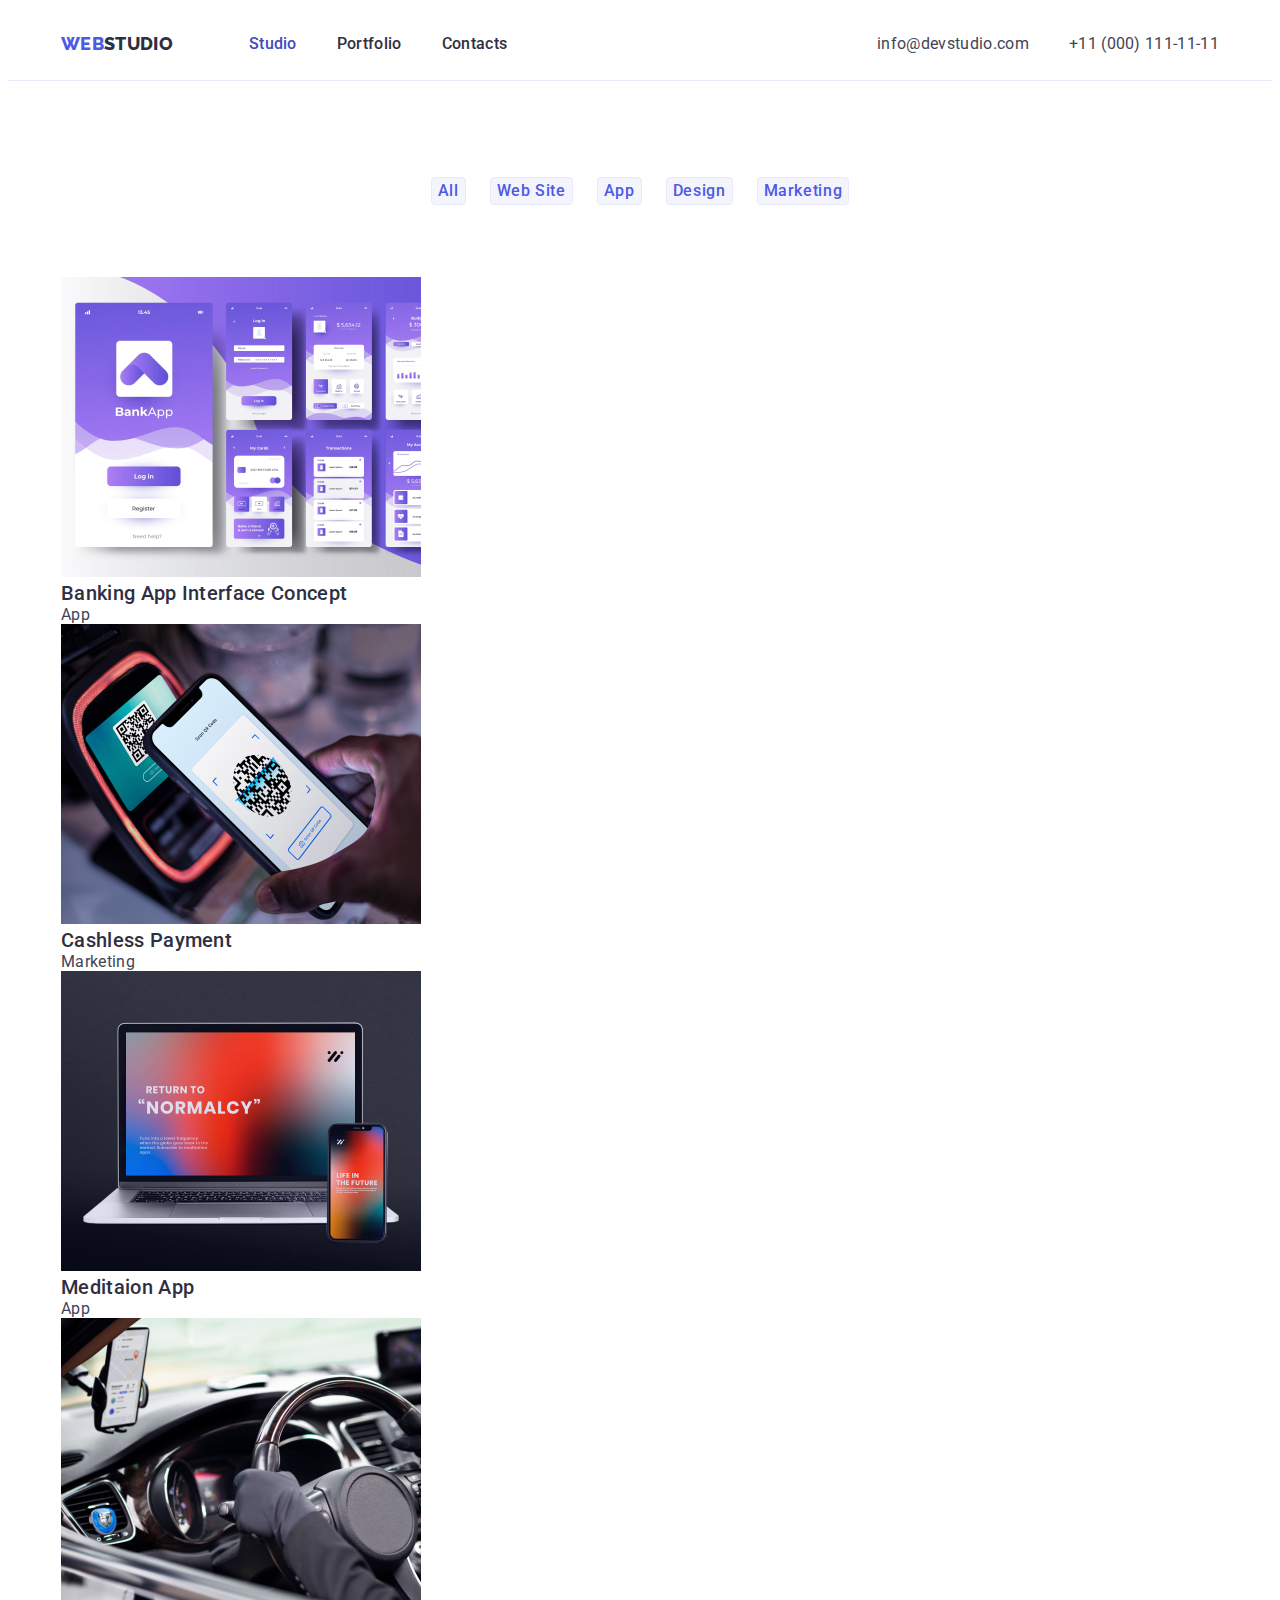
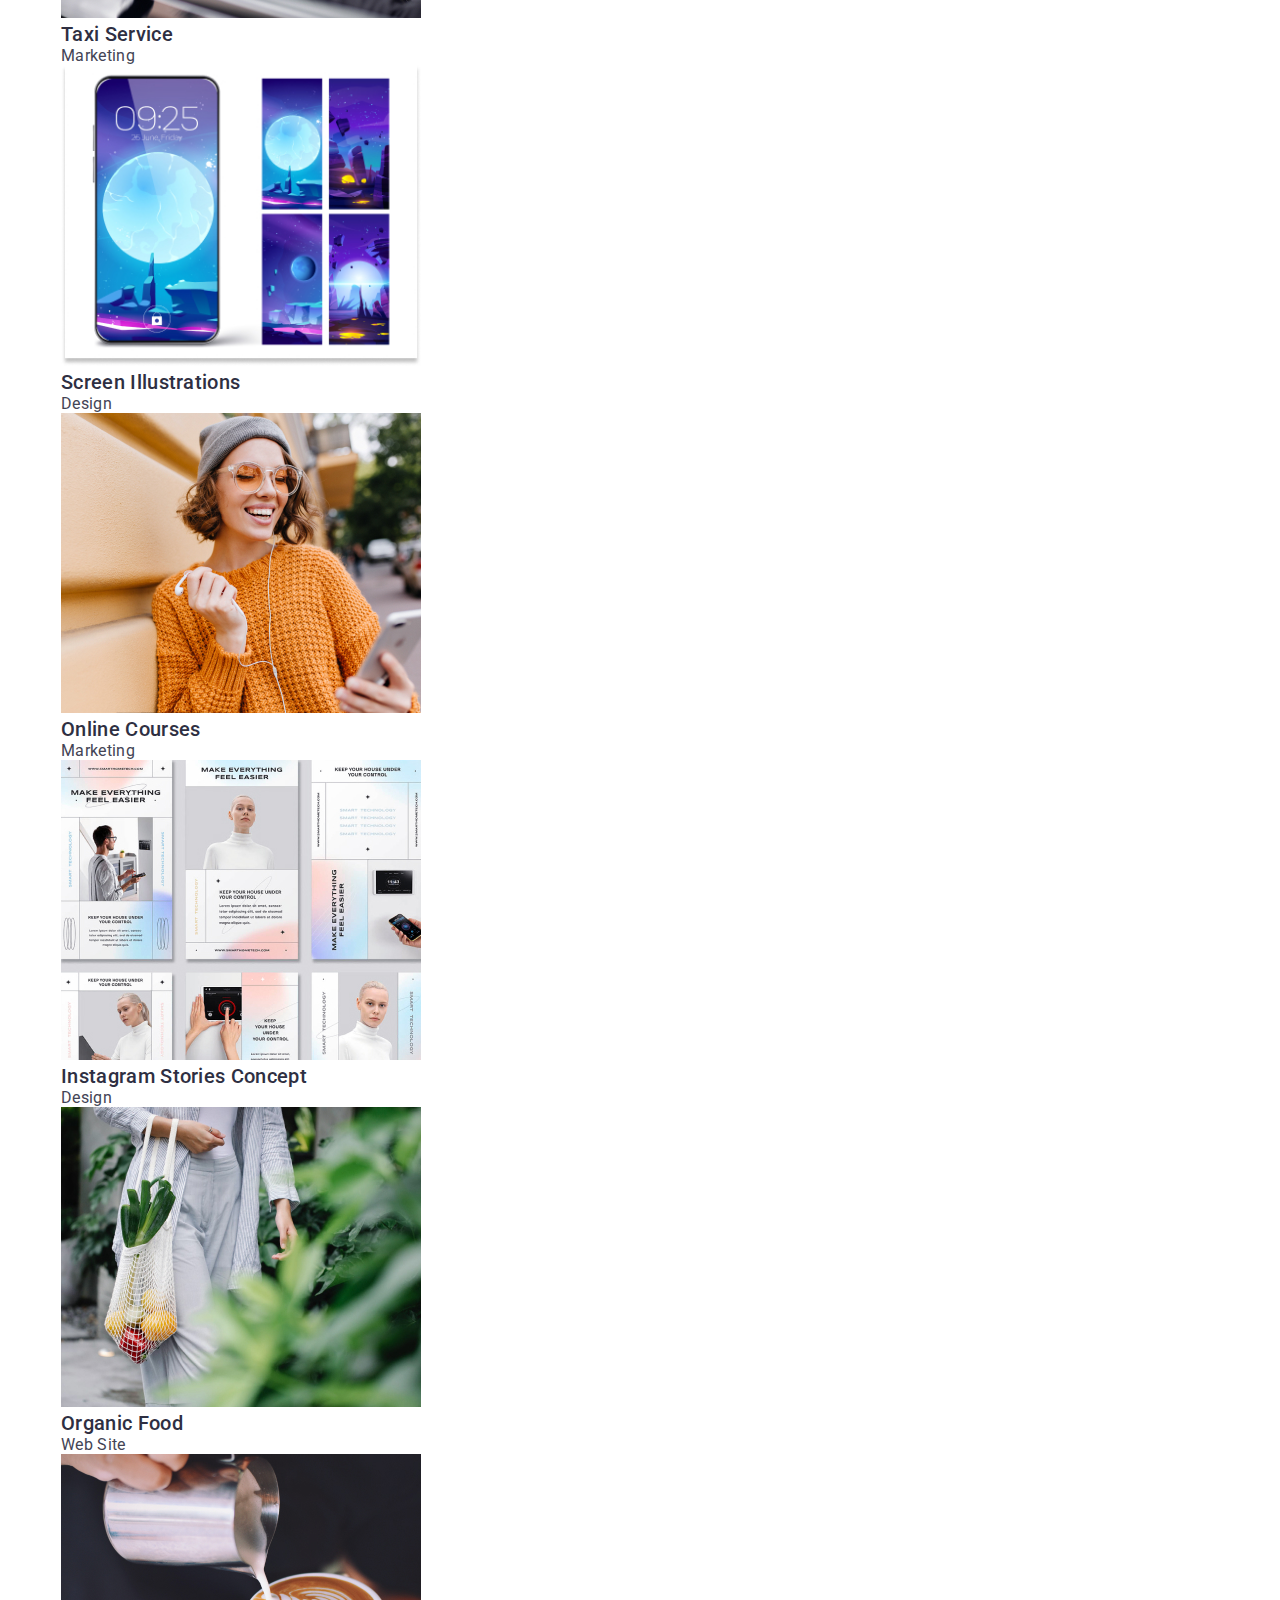
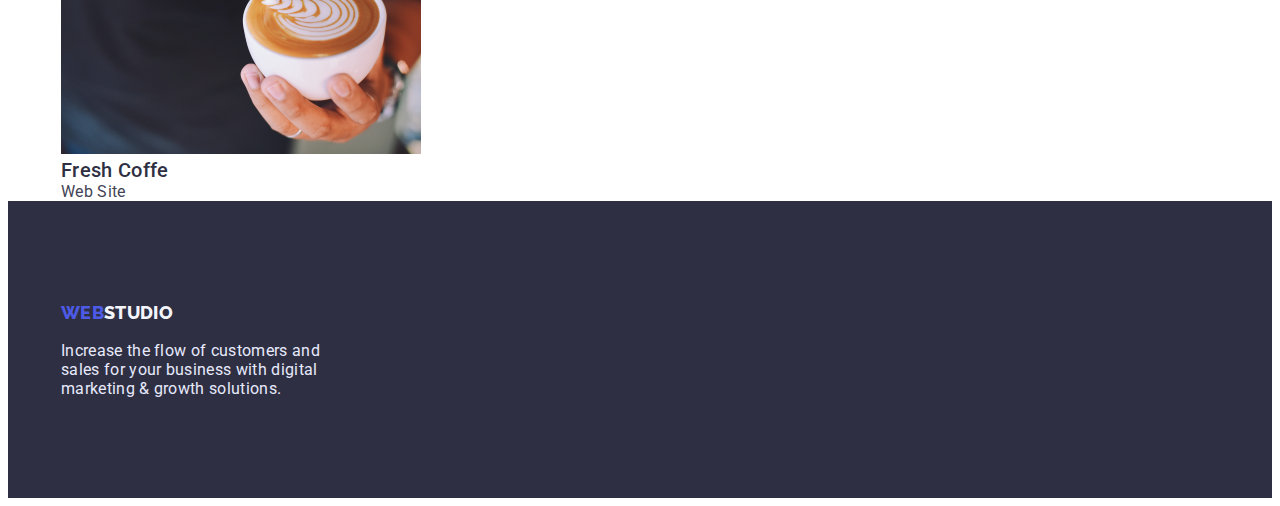
==== commit d8b1198a: "1" ====
--- a/portfolio.html
+++ b/portfolio.html
@@ -84,200 +84,204 @@
     <!--main content-->
     <main>
       <section class="main-port">
-        <h1 class="visually-hidden">Portfolio</h1>
-        <!--filter buttons-->
-        <ul class="btn-list list">
-          <li class="btn-item">
-            <button class="btn" type="button">All</button>
-          </li>
-          <li class="btn-item">
-            <button class="btn" type="button">Web Site</button>
-          </li>
-          <li class="btn-item">
-            <button class="btn" type="button">App</button>
-          </li>
-          <li class="btn-item">
-            <button class="btn" type="button">Design</button>
-          </li>
-          <li class="btn-item">
-            <button class="btn" type="button">Marketing</button>
-          </li>
-        </ul>
-
-        <!--portfolio list-->
-
-        <ul class="list-port list container">
-          <li class="item-port">
-            <a
-              href="#"
-              class="link-port link"
-              target="_self"
-              rel="noreferrer noopener"
-              ><img
-                class="port-img"
-                src="./images/portfolio/1.jpg"
-                alt="Banking App Interface Concept"
-                width="360"
-              />
-              <h2 class="item-title-port">Banking App Interface Concept</h2>
-              <p class="item-text-port">App</p>
-            </a>
-          </li>
-          <li class="item-port">
-            <a
-              href="#"
-              class="link-port link"
-              target="_self"
-              rel="noreferrer noopener"
-            >
-              <img
-                class="port-img"
-                src="./images/portfolio/2.jpg"
-                alt="Cashless Payment"
-                width="360"
-              />
-              <h2 class="item-title-port">Cashless Payment</h2>
-              <p class="item-text-port">Marketing</p>
-            </a>
-          </li>
-          <li class="item-port">
-            <a
-              href="#"
-              class="link-port link"
-              target="_self"
-              rel="noreferrer noopener"
-            >
-              <img
-                class="port-img"
-                src="./images/portfolio/3.jpg"
-                alt="Meditaion App"
-                width="360"
-              />
-              <h2 class="item-title-port">Meditaion App</h2>
-              <p class="item-text-port">App</p>
-            </a>
-          </li>
-          <li class="item-port">
-            <a
-              href="#"
-              class="link-port link"
-              target="_self"
-              rel="noreferrer noopener"
-            >
-              <img
-                class="port-img"
-                src="./images/portfolio/4.jpg"
-                alt="Taxi Service"
-                width="360"
-              />
-              <h2 class="item-title-port">Taxi Service</h2>
-              <p class="item-text-port">Marketing</p>
-            </a>
-          </li>
-          <li class="item-port">
-            <a
-              href="#"
-              class="link-port link"
-              target="_self"
-              rel="noreferrer noopener"
-            >
-              <img
-                class="port-img"
-                src="./images/portfolio/5.jpg"
-                alt="Illustrations"
-                width="360"
-              />
-              <h2 class="item-title-port">Screen Illustrations</h2>
-              <p class="item-text-port">Design</p>
-            </a>
-          </li>
-          <li class="item-port">
-            <a
-              href="#"
-              class="link-port link"
-              target="_self"
-              rel="noreferrer noopener"
-            >
-              <img
-                class="port-img"
-                src="./images/portfolio/6.jpg"
-                alt="Online Courses"
-                width="360"
-              />
-              <h2 class="item-title-port">Online Courses</h2>
-              <p class="item-text-port">Marketing</p>
-            </a>
-          </li>
-          <li class="item-port">
-            <a
-              href="#"
-              class="link-port link"
-              target="_self"
-              rel="noreferrer noopener"
-            >
-              <img
-                class="port-img"
-                src="./images/portfolio/7.jpg"
-                alt="Instagram"
-                width="360"
-              />
-              <h2 class="item-title-port">Instagram Stories Concept</h2>
-              <p class="item-text-port">Design</p>
-            </a>
-          </li>
-          <li class="item-port">
-            <a
-              href="#"
-              class="link-port link"
-              target="_self"
-              rel="noreferrer noopener"
-            >
-              <img
-                class="port-img"
-                src="./images/portfolio/8.jpg"
-                alt="Food"
-                width="360"
-              />
-              <h2 class="item-title-port">Organic Food</h2>
-              <p class="item-text-port">Web Site</p>
-            </a>
-          </li>
-          <li class="item-port">
-            <a
-              href="#"
-              class="link-port link"
-              target="_self"
-              rel="noreferrer noopener"
-            >
-              <img
-                class="port-img"
-                src="./images/portfolio/9.jpg"
-                alt="Coffe"
-                width="360"
-              />
-              <h2 class="item-title-port">Fresh Coffe</h2>
-              <p class="item-text-port">Web Site</p>
-            </a>
-          </li>
-        </ul>
+        <div class="container">
+          <h1 class="visually-hidden">Portfolio</h1>
+          <!--filter buttons-->
+          <ul class="btn-list list">
+            <li class="btn-item">
+              <button class="btn" type="button">All</button>
+            </li>
+            <li class="btn-item">
+              <button class="btn" type="button">Web Site</button>
+            </li>
+            <li class="btn-item">
+              <button class="btn" type="button">App</button>
+            </li>
+            <li class="btn-item">
+              <button class="btn" type="button">Design</button>
+            </li>
+            <li class="btn-item">
+              <button class="btn" type="button">Marketing</button>
+            </li>
+          </ul>
+
+          <!--portfolio list-->
+
+          <ul class="list-port list container">
+            <li class="item-port">
+              <a
+                href="#"
+                class="link-port link"
+                target="_self"
+                rel="noreferrer noopener"
+                ><img
+                  class="port-img"
+                  src="./images/portfolio/1.jpg"
+                  alt="Banking App Interface Concept"
+                  width="360"
+                />
+                <h2 class="item-title-port">Banking App Interface Concept</h2>
+                <p class="item-text-port">App</p>
+              </a>
+            </li>
+            <li class="item-port">
+              <a
+                href="#"
+                class="link-port link"
+                target="_self"
+                rel="noreferrer noopener"
+              >
+                <img
+                  class="port-img"
+                  src="./images/portfolio/2.jpg"
+                  alt="Cashless Payment"
+                  width="360"
+                />
+                <h2 class="item-title-port">Cashless Payment</h2>
+                <p class="item-text-port">Marketing</p>
+              </a>
+            </li>
+            <li class="item-port">
+              <a
+                href="#"
+                class="link-port link"
+                target="_self"
+                rel="noreferrer noopener"
+              >
+                <img
+                  class="port-img"
+                  src="./images/portfolio/3.jpg"
+                  alt="Meditaion App"
+                  width="360"
+                />
+                <h2 class="item-title-port">Meditaion App</h2>
+                <p class="item-text-port">App</p>
+              </a>
+            </li>
+            <li class="item-port">
+              <a
+                href="#"
+                class="link-port link"
+                target="_self"
+                rel="noreferrer noopener"
+              >
+                <img
+                  class="port-img"
+                  src="./images/portfolio/4.jpg"
+                  alt="Taxi Service"
+                  width="360"
+                />
+                <h2 class="item-title-port">Taxi Service</h2>
+                <p class="item-text-port">Marketing</p>
+              </a>
+            </li>
+            <li class="item-port">
+              <a
+                href="#"
+                class="link-port link"
+                target="_self"
+                rel="noreferrer noopener"
+              >
+                <img
+                  class="port-img"
+                  src="./images/portfolio/5.jpg"
+                  alt="Illustrations"
+                  width="360"
+                />
+                <h2 class="item-title-port">Screen Illustrations</h2>
+                <p class="item-text-port">Design</p>
+              </a>
+            </li>
+            <li class="item-port">
+              <a
+                href="#"
+                class="link-port link"
+                target="_self"
+                rel="noreferrer noopener"
+              >
+                <img
+                  class="port-img"
+                  src="./images/portfolio/6.jpg"
+                  alt="Online Courses"
+                  width="360"
+                />
+                <h2 class="item-title-port">Online Courses</h2>
+                <p class="item-text-port">Marketing</p>
+              </a>
+            </li>
+            <li class="item-port">
+              <a
+                href="#"
+                class="link-port link"
+                target="_self"
+                rel="noreferrer noopener"
+              >
+                <img
+                  class="port-img"
+                  src="./images/portfolio/7.jpg"
+                  alt="Instagram"
+                  width="360"
+                />
+                <h2 class="item-title-port">Instagram Stories Concept</h2>
+                <p class="item-text-port">Design</p>
+              </a>
+            </li>
+            <li class="item-port">
+              <a
+                href="#"
+                class="link-port link"
+                target="_self"
+                rel="noreferrer noopener"
+              >
+                <img
+                  class="port-img"
+                  src="./images/portfolio/8.jpg"
+                  alt="Food"
+                  width="360"
+                />
+                <h2 class="item-title-port">Organic Food</h2>
+                <p class="item-text-port">Web Site</p>
+              </a>
+            </li>
+            <li class="item-port">
+              <a
+                href="#"
+                class="link-port link"
+                target="_self"
+                rel="noreferrer noopener"
+              >
+                <img
+                  class="port-img"
+                  src="./images/portfolio/9.jpg"
+                  alt="Coffe"
+                  width="360"
+                />
+                <h2 class="item-title-port">Fresh Coffe</h2>
+                <p class="item-text-port">Web Site</p>
+              </a>
+            </li>
+          </ul>
+        </div>
       </section>
     </main>
     <!--footer content-->
     <footer class="footer">
-      <a
-        href="./index.html"
-        target="_self"
-        rel="noreferrer noopener"
-        title="WebStudio"
-        class="logo link"
-      >
-        <span class="log-web">WEB</span
-        ><span class="log-studio-footer">STUDIO</span>
-      </a>
-      <p class="footer-text">
-        Increase the flow of customers and sales for your business with digital
-        marketing & growth solutions.
-      </p>
+      <div class="footer-container container">
+        <a
+          href="./index.html"
+          target="_self"
+          rel="noreferrer noopener"
+          title="WebStudio"
+          class="logo link"
+        >
+          <span class="log-web">WEB</span
+          ><span class="log-studio-footer">STUDIO</span>
+        </a>
+        <p class="footer-text">
+          Increase the flow of customers and sales for your business with
+          digital marketing & growth solutions.
+        </p>
+      </div>
     </footer>
   </body>
 </html>
--- a/css/styles.css
+++ b/css/styles.css
@@ -162,7 +162,14 @@
 /*filter buttons*/
 
 
-.btn-list{}
+.btn-list{
+        display: flex;
+        flex-direction: row;
+        justify-content: center;
+        margin-bottom: 72px;
+        margin-top: 96px;
+        gap: 24px;
+}
 
 .btn-item{}
 
@@ -275,7 +282,11 @@
 
 .section-info-item{width: calc((100% - 72px) / 4);}
 
-.section-info-text{}
+.section-info-text{font-size: 16px;
+        line-height: 1.5;
+        letter-spacing: 0.01em;
+        
+        width: 264px;}
 
 .section-info-title{
         color:var(--navy-blue);
@@ -292,31 +303,55 @@
 
 .title-about{
         text-align: center;
-}
-
-.about-list{}
+        margin-bottom: 72px;
+}
+
+
 
 /*sec 4 team*/
 .team{
         background-color: var(--cloud);
 }
 
+
+
 .team-title{}
 
-.about-list{}
-
-.about-item > h3{
+.about-list{
+        display: flex;
+        gap:24px;
+}
+
+.team-list{
+
+}
+
+.about-team-item{
+        background-color: var(--main-color);
+        text-align: center;
+}
+
+.about-team-item > h3{
         color:var(--navy-blue);
-}
-
-.about-item{}
-
-.about-list > .about-item{
-        background-color: var(--main-color);
-}
-
-
+        margin-top: 32px;
+}
+
+.about-team-item>p{
+        margin-top: 8px;
+        margin-bottom: 32px;
+}
+
+h2.team-title{text-align: center; margin-bottom: 72px;}
 
 /*------------footer---------------*/
 .footer{background-color: var(--navy-blue);}
-.footer .footer-text{color:var(--cornflower)}
+ .footer-text{
+        color:var(--cornflower); 
+        width:264px;
+        margin-top:16px;
+}
+
+.footer-container{
+        padding-top:100px;
+        padding-bottom: 100px;
+}
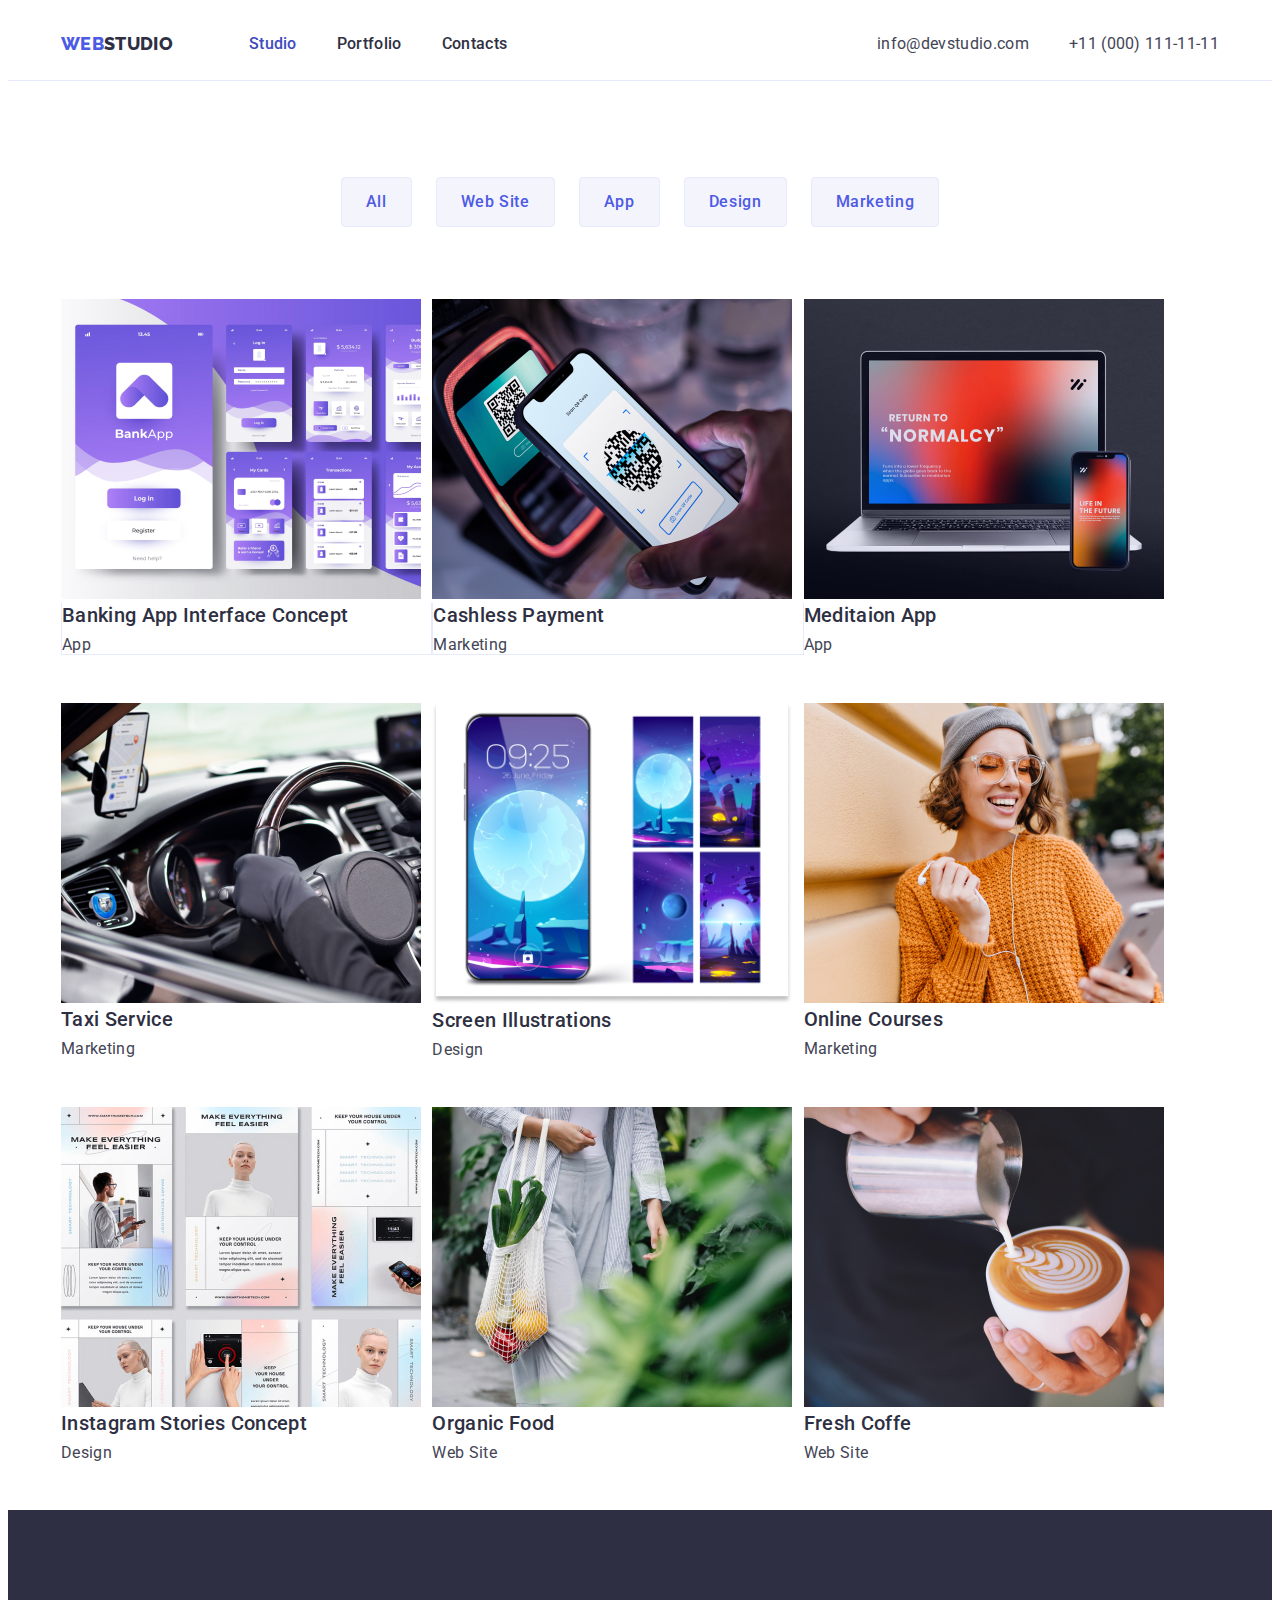
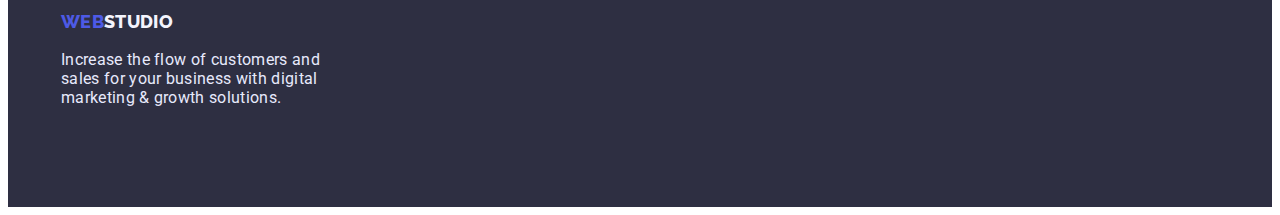
==== commit 87bbe796: "1" ====
--- a/portfolio.html
+++ b/portfolio.html
@@ -120,8 +120,10 @@
                   alt="Banking App Interface Concept"
                   width="360"
                 />
-                <h2 class="item-title-port">Banking App Interface Concept</h2>
-                <p class="item-text-port">App</p>
+                <div class="description-port">
+                  <h2 class="item-title-port">Banking App Interface Concept</h2>
+                  <p class="item-text-port">App</p>
+                </div>
               </a>
             </li>
             <li class="item-port">
@@ -137,8 +139,10 @@
                   alt="Cashless Payment"
                   width="360"
                 />
-                <h2 class="item-title-port">Cashless Payment</h2>
-                <p class="item-text-port">Marketing</p>
+                <div class="description-port">
+                  <h2 class="item-title-port">Cashless Payment</h2>
+                  <p class="item-text-port">Marketing</p>
+                </div>
               </a>
             </li>
             <li class="item-port">
--- a/css/styles.css
+++ b/css/styles.css
@@ -184,6 +184,7 @@
         background-color:var(--cloud);
         color:var(--iris);
         letter-spacing: 0.04em;
+        padding:12px 24px;
         
 }
 
@@ -196,13 +197,34 @@
 /*portfolio(port) list*/
 
 
-.list-port{}
-
-.item-port{}
-
-.item-title-port{}
-
-.item-text-port{}
+.list-port{
+        display:flex;
+        flex-wrap: wrap;
+        
+        }
+
+.item-port{
+        width: calc((100% - 44px) / 3);
+        margin-bottom: 48px;
+}
+
+
+
+.item-port:nth-child(n3){margin-right: 0px;}
+
+.item-title-port{
+      
+}
+
+.item-text-port{
+    padding-top:8px;   
+}
+
+.description-port{
+                border-right: 1px solid var(--cornflower);
+                border-bottom: 1px solid var(--cornflower);
+                border-left: 1px solid var(--cornflower);
+}
 
 .port-img{}
 
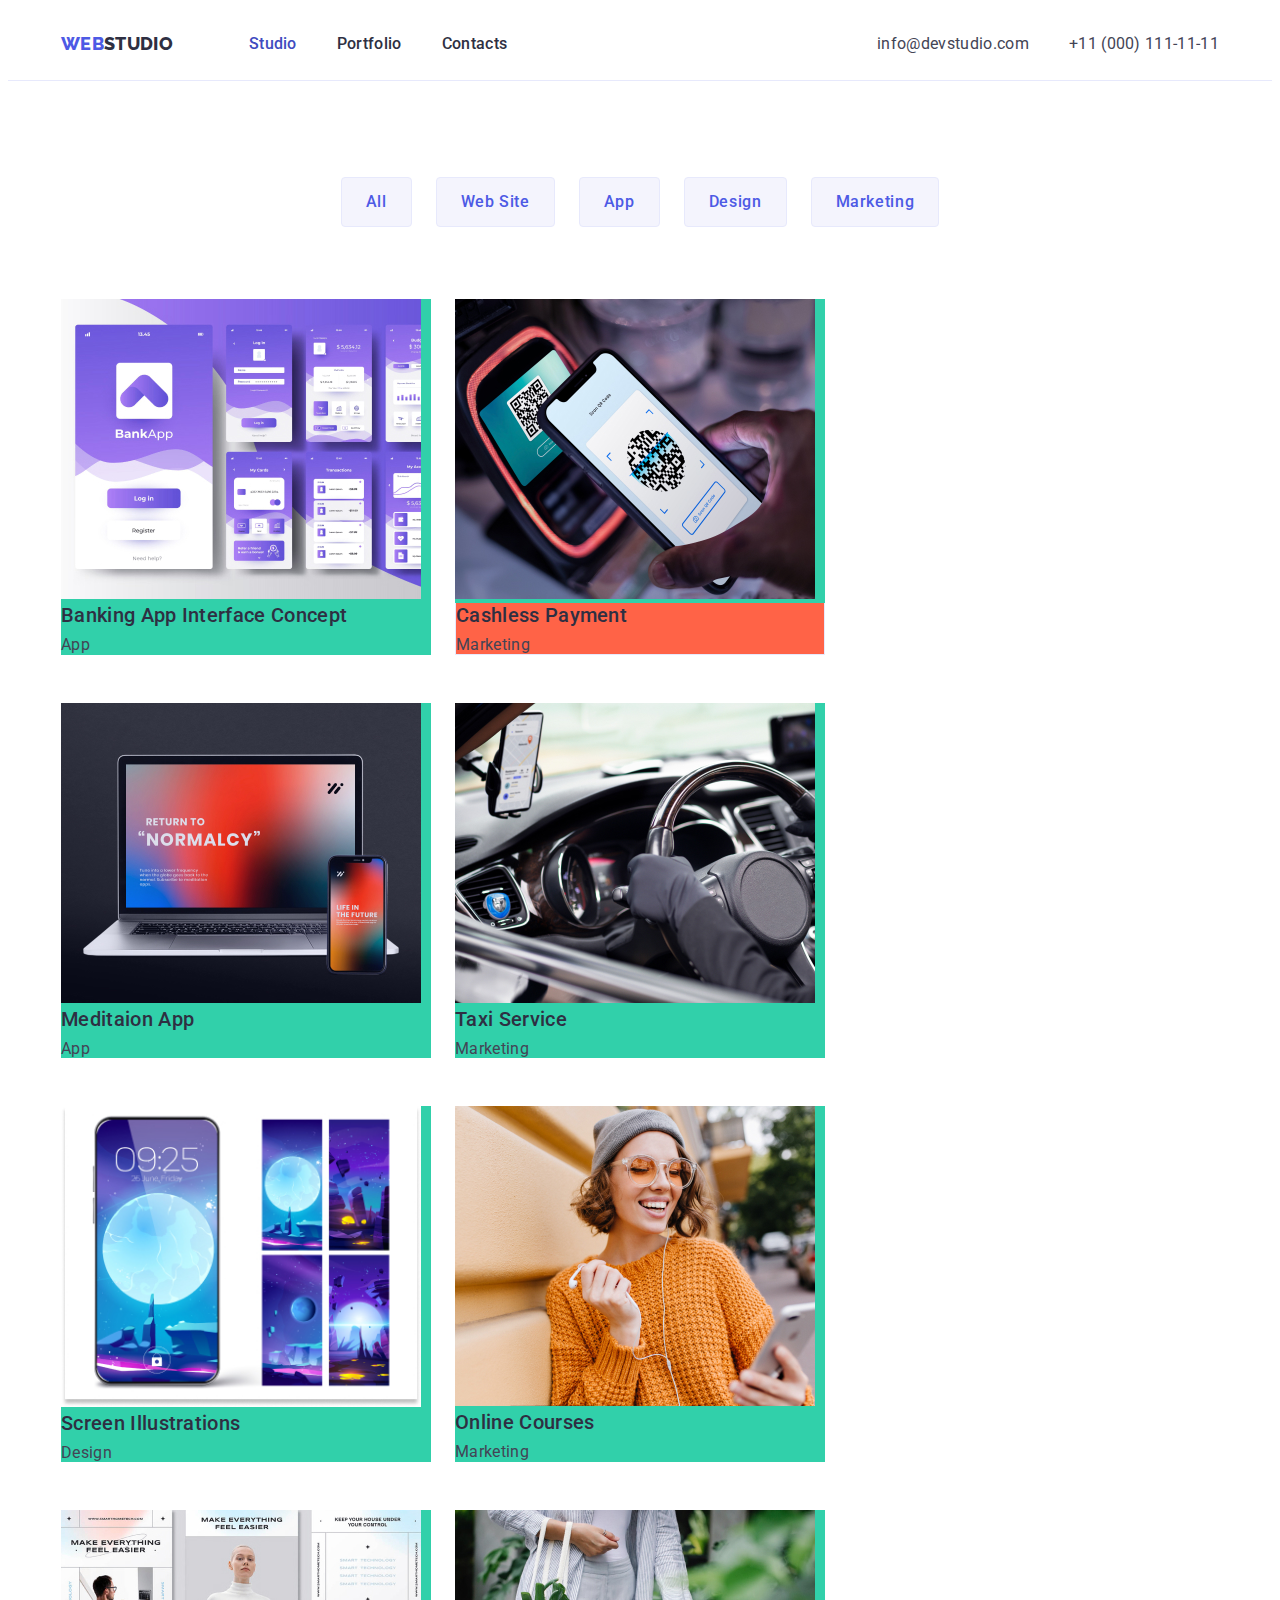
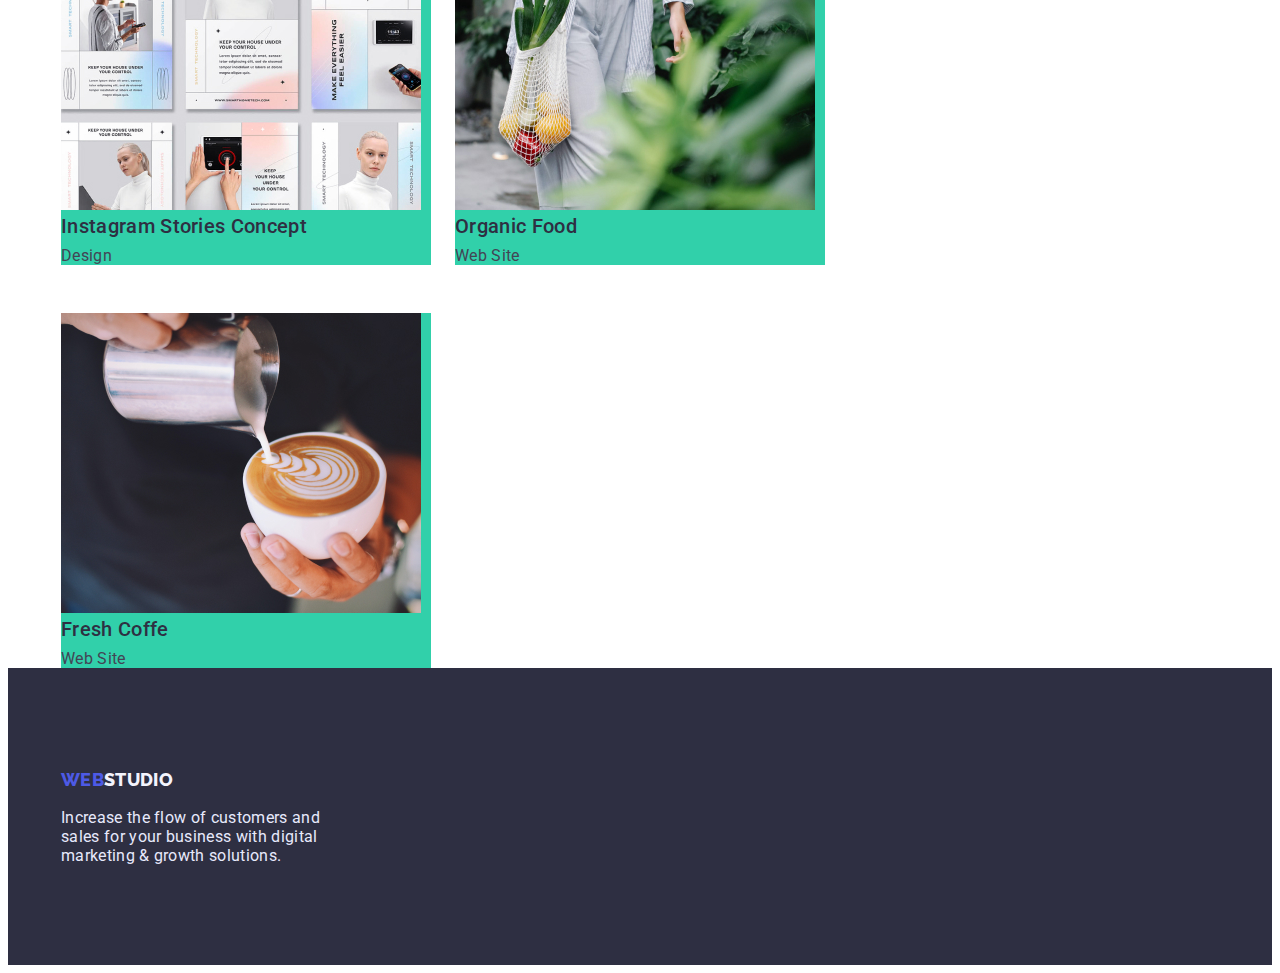
==== commit 36f17946: "1" ====
--- a/portfolio.html
+++ b/portfolio.html
@@ -120,10 +120,9 @@
                   alt="Banking App Interface Concept"
                   width="360"
                 />
-                <div class="description-port">
-                  <h2 class="item-title-port">Banking App Interface Concept</h2>
-                  <p class="item-text-port">App</p>
-                </div>
+
+                <h2 class="item-title-port">Banking App Interface Concept</h2>
+                <p class="item-text-port">App</p>
               </a>
             </li>
             <li class="item-port">
--- a/css/styles.css
+++ b/css/styles.css
@@ -61,7 +61,7 @@
   margin:0px;
 }
 
-img{border-style: none;}
+
 
 .visually-hidden {
         position: absolute;
@@ -200,15 +200,14 @@
 .list-port{
         display:flex;
         flex-wrap: wrap;
-        
+        row-gap: 48px;
         }
 
 .item-port{
-        width: calc((100% - 44px) / 3);
-        margin-bottom: 48px;
-}
-
-
+        width: calc((100% - 48px) / 3);
+        background-color: #31D0AA;
+        margin-right: 24px;
+}
 
 .item-port:nth-child(n3){margin-right: 0px;}
 
@@ -216,11 +215,13 @@
       
 }
 
+
 .item-text-port{
     padding-top:8px;   
 }
 
 .description-port{
+                background-color: tomato;
                 border-right: 1px solid var(--cornflower);
                 border-bottom: 1px solid var(--cornflower);
                 border-left: 1px solid var(--cornflower);
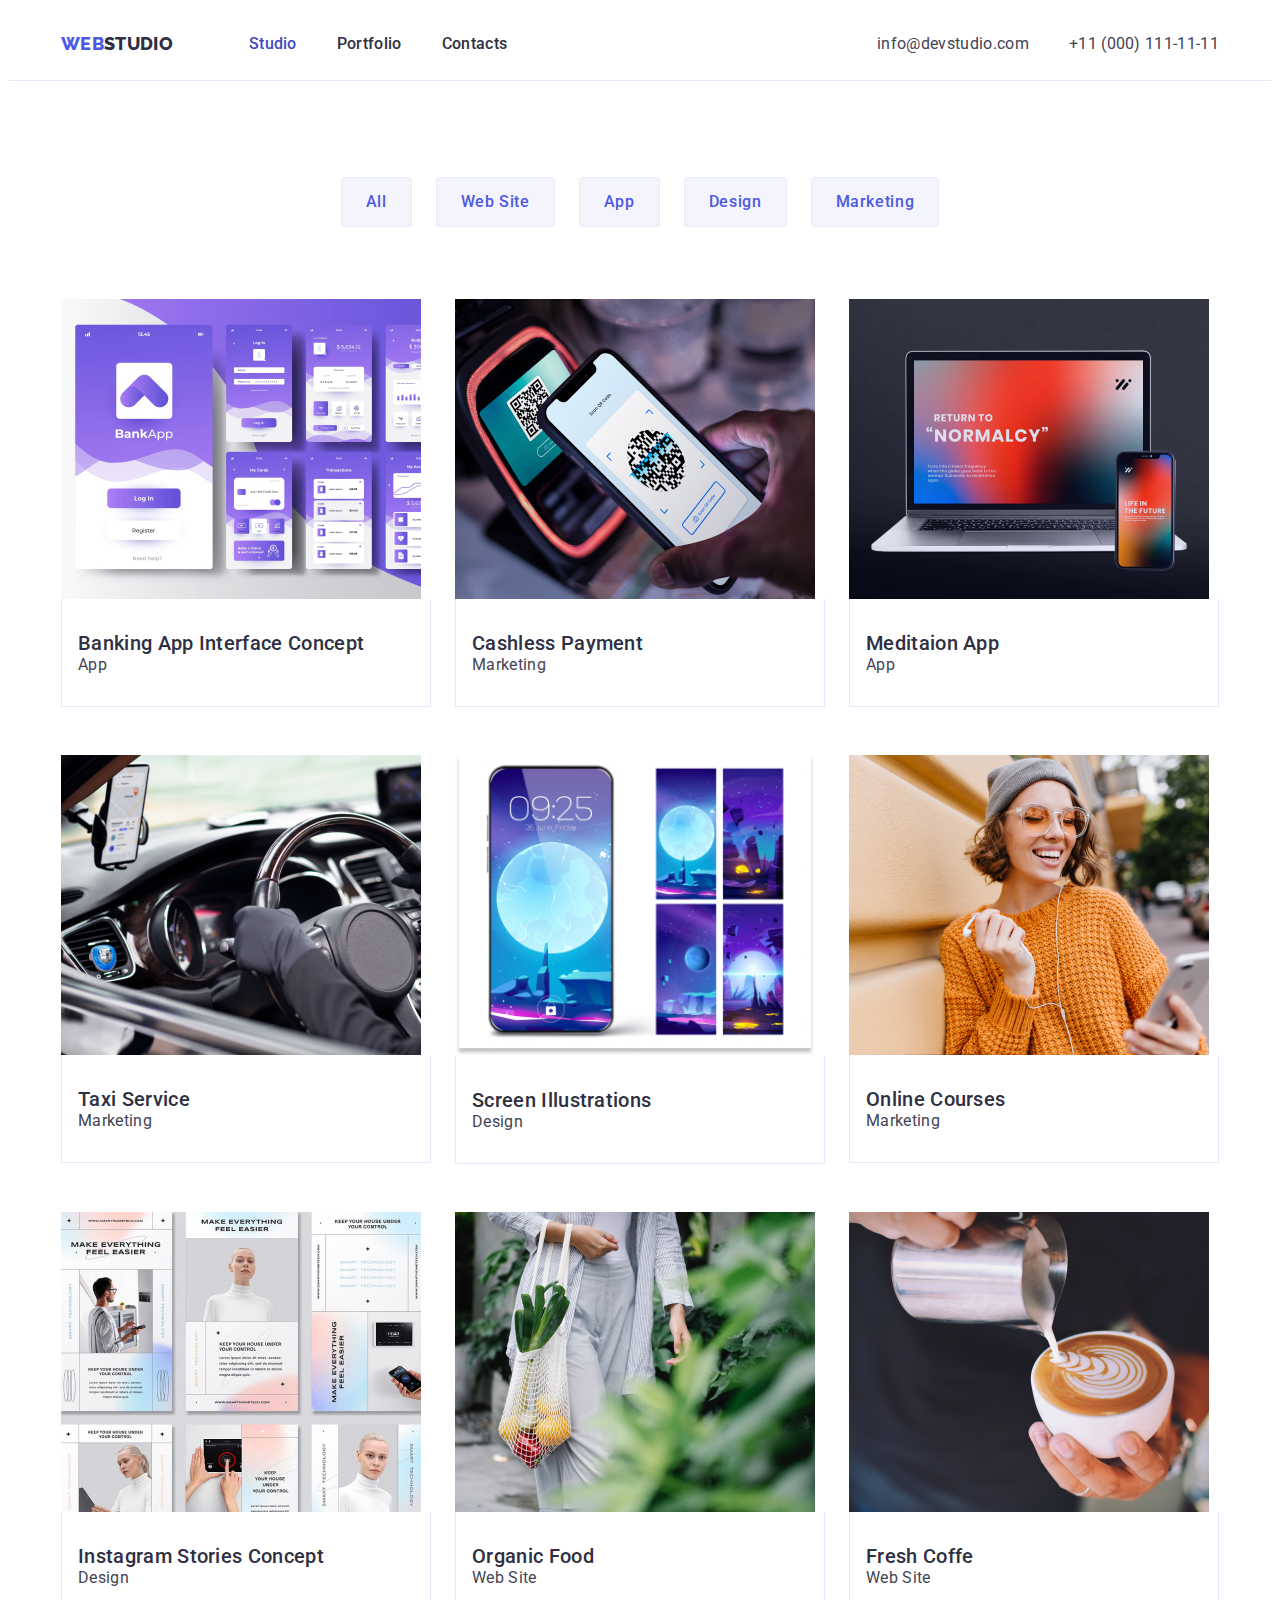
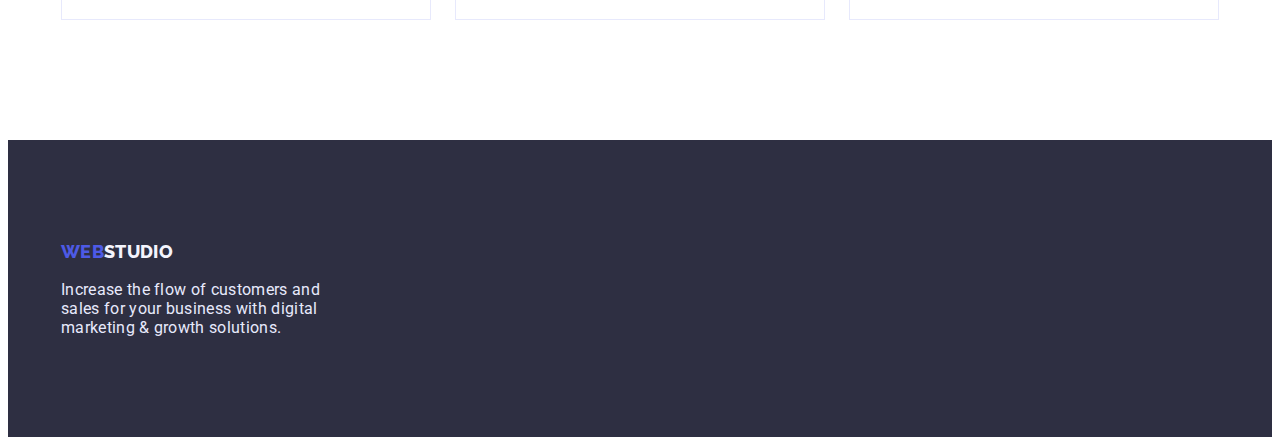
==== commit c5ae8c10: "1" ====
--- a/portfolio.html
+++ b/portfolio.html
@@ -107,7 +107,7 @@
 
           <!--portfolio list-->
 
-          <ul class="list-port list container">
+          <ul class="list-port list">
             <li class="item-port">
               <a
                 href="#"
@@ -120,9 +120,10 @@
                   alt="Banking App Interface Concept"
                   width="360"
                 />
-
-                <h2 class="item-title-port">Banking App Interface Concept</h2>
-                <p class="item-text-port">App</p>
+                <div class="description-port">
+                  <h2 class="item-title-port">Banking App Interface Concept</h2>
+                  <p class="item-text-port">App</p>
+                </div>
               </a>
             </li>
             <li class="item-port">
@@ -157,9 +158,13 @@
                   alt="Meditaion App"
                   width="360"
                 />
+                <div class="description-port">
                 <h2 class="item-title-port">Meditaion App</h2>
                 <p class="item-text-port">App</p>
-              </a>
+                </div>
+                </a>
+              </li>
+                </li>
             </li>
             <li class="item-port">
               <a
@@ -174,8 +179,10 @@
                   alt="Taxi Service"
                   width="360"
                 />
+                <div class="description-port">
                 <h2 class="item-title-port">Taxi Service</h2>
                 <p class="item-text-port">Marketing</p>
+                </div>
               </a>
             </li>
             <li class="item-port">
@@ -191,8 +198,10 @@
                   alt="Illustrations"
                   width="360"
                 />
+                <div class="description-port">
                 <h2 class="item-title-port">Screen Illustrations</h2>
                 <p class="item-text-port">Design</p>
+                </div>
               </a>
             </li>
             <li class="item-port">
@@ -208,8 +217,10 @@
                   alt="Online Courses"
                   width="360"
                 />
+                <div class="description-port">
                 <h2 class="item-title-port">Online Courses</h2>
                 <p class="item-text-port">Marketing</p>
+                </div>
               </a>
             </li>
             <li class="item-port">
@@ -225,8 +236,10 @@
                   alt="Instagram"
                   width="360"
                 />
+                <div class="description-port">
                 <h2 class="item-title-port">Instagram Stories Concept</h2>
                 <p class="item-text-port">Design</p>
+                </div>
               </a>
             </li>
             <li class="item-port">
@@ -242,8 +255,10 @@
                   alt="Food"
                   width="360"
                 />
+                <div class="description-port">
                 <h2 class="item-title-port">Organic Food</h2>
                 <p class="item-text-port">Web Site</p>
+                </div>
               </a>
             </li>
             <li class="item-port">
@@ -259,8 +274,10 @@
                   alt="Coffe"
                   width="360"
                 />
+                <div class="description-port">
                 <h2 class="item-title-port">Fresh Coffe</h2>
                 <p class="item-text-port">Web Site</p>
+                </div>
               </a>
             </li>
           </ul>
--- a/css/styles.css
+++ b/css/styles.css
@@ -37,6 +37,12 @@
     margin: 0 auto;
 }
 
+img {
+        display: block;
+        max-width: 100%;
+        height: auto;
+}
+
 .section{
         padding-bottom: 120px;
         padding-top: 120px;
@@ -158,7 +164,7 @@
         color:var(--ocean);
 }
 /*------------content portfolio-------------*/
-.main-port{}
+.main-port{margin-bottom: 96px;}
 /*filter buttons*/
 
 
@@ -200,13 +206,12 @@
 .list-port{
         display:flex;
         flex-wrap: wrap;
-        row-gap: 48px;
+        gap:24px;
         }
 
 .item-port{
         width: calc((100% - 48px) / 3);
-        background-color: #31D0AA;
-        margin-right: 24px;
+        padding-bottom: 24px;
 }
 
 .item-port:nth-child(n3){margin-right: 0px;}
@@ -217,14 +222,16 @@
 
 
 .item-text-port{
-    padding-top:8px;   
+       
 }
 
 .description-port{
-                background-color: tomato;
-                border-right: 1px solid var(--cornflower);
-                border-bottom: 1px solid var(--cornflower);
-                border-left: 1px solid var(--cornflower);
+        padding-top: 32px;
+        padding-bottom: 32px;
+        padding-left: 16px;
+        border-right: 1px solid var(--cornflower);
+        border-bottom: 1px solid var(--cornflower);
+        border-left: 1px solid var(--cornflower);
 }
 
 .port-img{}
